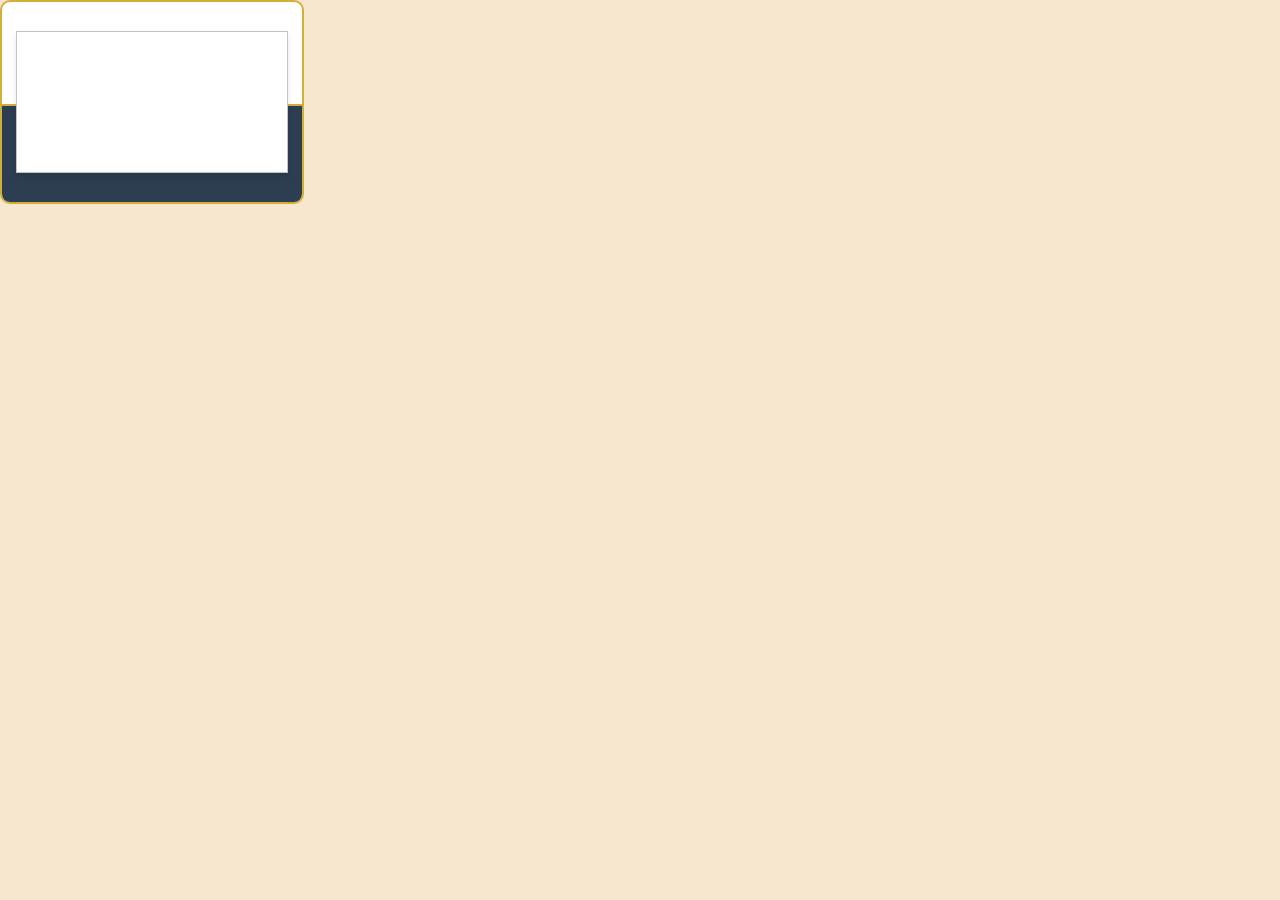
==== docs/index.html @ dd166267 "ajsutes de links de imagenes" ====
<!DOCTYPE html>
<html lang="es">
<head>
    <meta charset="UTF-8">
    <meta name="viewport" content="width=device-width, initial-scale=1.0">
    <title>Invitación de Boda - Kenya & Julio</title>
    <style>
        @import url('https://fonts.googleapis.com/css2?family=Great+Vibes:wght@400;700&family=Italianno:wght@400;700&display=swap');

        body {
            font-family: 'Italianno', cursive;
            color: #D4AF37;
            text-align: center;
            margin: 0;
            padding: 0;
            overflow-x: hidden;
            background-color: #F7E7CE;
        }
        h1, h2 {
            font-family: 'Great Vibes', cursive;
            margin-top: 0;
        }
        h3, p {
            font-size: 2em;
            margin-bottom: 0.5em;
            margin-top: 0.5em;
        }

        #content {
            display: none; /* Ocultamos el contenido principal hasta que la animación termine */
            width: 100%;
            height: 100%;
            text-align: center;
        }
        .envelope {
            width: 300px;
            height: 200px;
            position: absolute;
            background-color: #FFFFFF; /* Blanco */
            border: 2px solid #D4AF37; /* Borde dorado */
            border-radius: 10px;
            overflow: hidden;
        }
        .envelope::before {
            content: '';
            position: absolute;
            top: 0;
            left: 0;
            width: 100%;
            height: 50%;
            background-color: #2C3E50; /* Azul marino */
            transform-origin: bottom;
            transform: rotateX(0deg);
            transition: transform 1s ease-in-out;
            border-bottom: 2px solid #D4AF37; /* Borde dorado */
        }
        .letter {
            width: 90%;
            height: 70%;
            background-color: #FFFFFF; /* Blanco */
            position: absolute;
            top: 50%;
            left: 50%;
            transform: translate(-50%, 100%);
            border: 1px solid #BDC3C7; /* Borde gris paloma */
            box-shadow: 0 4px 6px rgba(0, 0, 0, 0.1);
            transition: transform 1s ease-in-out 1s, opacity 1s ease-in-out 1s;
            opacity: 0;
        }

        .envelope.open .letter {
            transform: translate(-50%, -50%);
            opacity: 1;
        }

        .envelope.open::before {
            transform: rotateX(-180deg);
        }

        .fade-out {
            opacity: 0;
            transition: opacity 1s ease-in-out;
        }

        /* Estilos generales para las secciones */
        .section {
            padding: 60px 20px;
            background-color: rgba(255, 255, 255, 0.8);
            margin: 20px auto;
            border-radius: 10px;
            box-shadow: 0 0 15px rgba(0, 0, 0, 0.2);
            max-width: 800px;
            position: relative;
            z-index: 1;
        }

        .familia-container, .padrinos-container {
            display: flex;
            justify-content: space-around;
            flex-wrap: wrap;
            margin-bottom: 30px;
        }

  

        .familia img, .padrino img {
            width: 100%;
            height: auto;
            border-radius: 10px;
            box-shadow: 0 4px 8px rgba(0, 0, 0, 0.2);
        }

        .padrino-pareja {
            display: flex;
            justify-content: space-around;
            width: 100%;
        }

        @media (max-width: 768px) {
            .familia-container, .padrino-pareja {
                flex-direction: column;
                align-items: center;
            }

            .familia, .padrino {
                width: 80%;
                margin-bottom: 20px;
            }
        }

        .icono-invitacion {
            margin-bottom: 20px;
        }

        .invitacion-icono {
            height: 2em;
        }

        p {
            line-height: 1.5;
            color: #333;
            font-style: italic;
            margin-bottom: 0.5em;
            margin-top: 0.5em;
        }

        @media (max-width: 768px) {
            .invitacion-icono {
                width: 40px;
                height: 40px;
            }
        }
        .lugar {
            margin-bottom: 40px;
            text-align: center;
        }

        .imagen-lugar {
            margin: 20px 0;
            position: relative;
        }

        .iframe-evento {
            position: absolute;
            top: 0;
            left: 0;
            width: 100%;
            height: 100%;
            border: none;
            border-radius: 10px;
            box-shadow: 0 4px 10px rgba(0, 0, 0, 0.2);
        }

        .rsvp-button {
            margin-top: 20px;
            padding: 10px 20px;
            font-size: 1.1em;
            color: white;
            background-color: #D4AF37;
            border: none;
            border-radius: 5px;
            cursor: pointer;
            text-decoration: none;
        }

        .rsvp-button:hover {
            background-color: #997a00;
        }

        .nombres {
            background-image: url('https://www.pngmart.com/files/22/Wedding-PNG-HD-Isolated.png'); /* Reemplaza con la URL de tu imagen */
            background-size: contain;        /* Ajusta el tamaño de la imagen para cubrir el div */
            background-position: center;     /* Centra la imagen en el div */
            background-repeat: no-repeat;    /* Evita que la imagen se repita */
            padding: 9em 2em 6em 2em;             /* Espacio alrededor del contenido para pantallas grandes */
            text-align: center;              /* Centra el texto */
            border-radius: 10px;             /* Añade bordes redondeados */
        }

        @media (max-width: 768px) {
            .nombres {
                padding: 8em 4em;           /* Reduce el padding para pantallas medianas como tabletas */
                background-size: cover;     /* Asegura que la imagen cubra el área visible en tabletas */
            }
        }

        @media (max-width: 480px) {
            .nombres {
                padding: 8em 2em;           /* Reduce aún más el padding para pantallas pequeñas como móviles */
                background-size: cover;     /* Asegura que la imagen cubra el área visible en móviles */
            }
        }


        h1, h2 {
            margin-top: 0;
        }

        h1 {
            font-size: 4em;
        }

        h2 {
            font-size: 3em;
            margin-bottom: 20px;
        }

        .countdown {
            font-size: 2em;
            margin-top: 20px;
            padding: 20px;
            background-color: #2C3E50;
            color: #fff;
            border-radius: 10px;
            display: inline-block;
            font-family: 'Courier New', Courier, monospace;
        }

        .rsvp-button, .form-button {
            margin-top: 40px;
            padding: 15px 30px;
            font-size: 1.2em;
            color: white;
            background-color: #D4AF37;
            border: none;
            border-radius: 5px;
            cursor: pointer;
            text-decoration: none;
            display: inline-block;
        }
        .new-container {
            padding: 20px;
            background-color: #f0f0f0;
            border: 2px solid #D4AF37;
            border-radius: 10px;
            text-align: center;
            max-width: 500px;
            margin: 20px auto;
        }

        .reloj {
            font-size: 2em;
            margin-top: 20px;
            padding: 20px;
            background-color: #2C3E50;
            color: #fff;
            border-radius: 10px;
            display: inline-block;
            font-family: 'Courier New', Courier, monospace;
        }

.countdown {
    font-size: 2.5em; /* Tamaño de fuente grande para el contador */
    font-weight: bold; /* Texto en negrita */
}


        .rsvp-button:hover, .form-button:hover {
            background-color: #997a00;
        }

        form {
            display: flex;
            flex-direction: column;
            align-items: center;
        }

        form input, form select, form textarea {
            margin: 10px 0;
            padding: 10px;
            font-size: 1em;
            width: 80%;
            max-width: 400px;
            border-radius: 5px;
            border: 1px solid #b29500;
        }

        form textarea {
            height: 100px;
        }

        /* Estilos responsivos para pantallas más pequeñas */
        @media (max-width: 768px) {
            h1 {
                font-size: 2em;
            }

            h2 {
                font-size: 1.8em;
            }

            .countdown {
                font-size: 1.5em;
                padding: 15px;
            }

            .section {
                padding: 40px 20px;
            }
        }

        @media (max-width: 480px) {
            h1 {
                font-size: 1.8em;
            }

            h2 {
                font-size: 1.5em;
            }

            .countdown {
                font-size: 1.2em;
                padding: 10px;
            }

            .section {
                padding: 30px 15px;
            }
        }

        /* Fondo animado de hojas de otoño */
        .falling-leaves {
            position: absolute;
            top: 0;
            left: 0;
            width: 100%;
            height: 100%;
            pointer-events: none;
            overflow: hidden;
            z-index: -1;
        }

        .leaf {
            position: absolute;
            width: 30px;
            height: 30px;
            background-image: url('https://www.pngmart.com/files/8/White-Rose-PNG-Free-Image.png'); /* Reemplaza con la imagen de tu hoja */
            background-size: contain;
            background-repeat: no-repeat;
            opacity: 0.8;
            animation: fall linear infinite;
        }

        @keyframes fall {
            to {
                transform: translateY(100vh) rotate(360deg);
                opacity: 0;
            }
        }
        img {
        max-width: 100%;
        height: auto;
        }
        @media screen and (max-width: 768px) {
        body {
            font-size: 14px;
        }

        .container {
            padding: 10px;
        }

        .formulario {
            width: 100%;
            margin: 0;
        }

        img, iframe {
            width: 100%;
        }
        }
        iframe {
        width: 100%;
        max-width: 100%;
        height: 600px; /* Puedes ajustar el tamaño según tu preferencia */
        border: none;
        overflow: hidden; /* Esto debería evitar las barras de scroll */
        }
        @media screen and (max-width: 768px) {
        iframe {
            height: 400px; /* Ajuste para pantallas más pequeñas */
        }
        }

        /* Estilos generales para las secciones */
        .section {
            padding: 60px 20px;
            background-color: rgba(255, 255, 255, 0.8);
            margin: 20px auto;
            border-radius: 10px;
            box-shadow: 0 0 15px rgba(0, 0, 0, 0.2);
            max-width: 800px;
            position: relative;
            z-index: 1;
            border-bottom: 5px solid #D4AF37; /* Línea dorada elegante */
            padding-bottom: 30px; /* Espacio extra al final para el borde */
            position: relative;
        }

        .section::after {
            content: '';
            position: absolute;
            bottom: -20px; /* Espacio debajo de la sección */
            left: 50%;
            transform: translateX(-50%);
            width: 100px; /* Ajusta el ancho del ornamento */
            height: 5px;
            background: url('tu-imagen-ornamento.png') no-repeat center center;
            background-size: contain; /* Asegúrate de que el ornamento se ajuste */
        }

        /* Responsivo para pantallas más pequeñas */
        @media (max-width: 768px) {
            .section {
                padding: 40px 20px;
                border-bottom: 4px solid #D4AF37; /* Reducción del borde para pantallas pequeñas */
            }

            .section::after {
                width: 80px; /* Ajusta el ancho del ornamento para pantallas más pequeñas */
            }
        }

        @media (max-width: 480px) {
            .section {
                padding: 30px 15px;
                border-bottom: 3px solid #D4AF37;
            }

            .section::after {
                width: 60px; /* Ajusta el ornamento para móviles */
            }
        }

/**/
        .wrapper {
        background: url("https://images.unsplash.com/photo-1465146633011-14f8e0781093?ixlib=rb-1.2.1&ixid=eyJhcHBfaWQiOjEyMDd9&auto=format&fit=crop&w=3450&q=80");
        color: #eee;
        width: 100%;
        height: 100vh;
        display: flex;
        justify-content: center;
        align-items: center;
        perspective: 1000px;
        perspective-origin: 50% 50%;
        animation: animation 100s linear infinite;
        }

        @keyframes animation {
        100%{
            background-position:0px -3000px;
        }
        }
        .icono-copa, .icono-anillos{
            position: inherit;
            font-size: 2em;
        }
    </style>
    <link rel="stylesheet" href="https://cdnjs.cloudflare.com/ajax/libs/font-awesome/6.0.0-beta3/css/all.min.css">

</head>

<body>
    <div class="envelope" id="envelope">
        <div class="letter"></div>
    </div class="wrapper">
    <div>
        <div id="content">
            <!-- Sección 1: Presentación -->
            <div class="section">
                <div class="nombres">
                    <h2>Nuestra Boda</h2>
                    <h1>Kenya & Julio</h1>
                </div>
                <div class="new-container">
                    <h1>Tes esperamos el 26 de Octubre Faltan:</h1>
                    <div class="countdown" id="countdown">
                        <!-- Aquí aparecerá el conteo regresivo -->
                    </div>
                    <h3>La boda inicia a las 17:00h</h3>
                </div>
                
            </div>

            <!-- Sección 2: Nuestras Familias -->
            <!-- Sección 2: Nuestras Familias -->
            <div class="section">
                <h2>Nuestros Padres</h2>
                
                <!-- Contenedor para las familias -->
                <div class="familia-container">
                    <!-- Familia Orrala Moreira -->
                    <div class="familia new-container">
                        <p>Cesar Orrala Moreno</p>
                        <h3>&</h3>
                        <p>Luz Moreira Dominguez</p>
                    </div>

                    <!-- Familia Mejillón González -->
                    <div class="familia new-container">
                        <p>Jose Mejillon Balon</p>
                        <h3>&</h3>
                        <p>Marianita Gonzalez Lucas</p>
                    </div>
                </div>

                <h2>Padrinos</h2>
                
                <!-- Contenedor para los padrinos -->
                <div class="padrinos-container">
                    <!-- Padrinos del Novio -->
                    <div class="padrino-pareja">
                        <div class="padrino new-container">
                            <h3>Padrinos del Novio</h3>
                            <p>Martin Moreira</p>
                            <h3>&</h3>
                            <p>Nuri Quimi</p>
                        </div>

                    </div>

                    <!-- Padrinos de la Novia -->
                    <div class="padrino-pareja">
                        <div class="padrino new-container">
                            <h3>Padrinos de la Novia</h3>
                            <p>Jhonny Mejillon Balon</p>
                            <h3>&</h3>
                            <p>Pamela Suarez Gonzalez</p>
                        </div>
                    </div>
                </div>
                <i class="fas fa-glass-cheers icono-copa"></i> <!-- Ícono de copa -->
            </div>


            <!-- Sección 3: Frase de Invitación -->
            <div class="section">
                <h2>Estas Invitado 😊</h2>
                
                <!-- Frase formal de invitación -->
                <p>Nos complace profundamente invitarte a compartir con nosotros un día lleno de amor y alegría, 
                donde celebraremos el comienzo de nuestra vida juntos. Nos encantaría contar con tu presencia en este momento tan especial, 
                donde uniremos nuestras vidas en matrimonio rodeados de familiares y amigos cercanos.</p>

                <div class="icono-invitacion">
                    <img src="https://www.pngmart.com/files/22/Wedding-PNG-Isolated-HD-Pictures.png" alt="Icono de Invitación" class="invitacion-icono">
                </div>
            </div>

            <!-- Sección 4: Lugar y Ubicación -->
            <div class="section">
                <h2>Lugar y Ubicación</h2>

                <!-- Sección de la Misa -->
                <div class="lugar">
                    <h3>Ceremonia Religiosa</h3>
                    <div class="imagen-lugar">
                        <img src="https://github.com/JuliOrr22/Invitacion_Boda/blob/master/docs/imagen/iglesia.png" alt="Iglesia San Jose de Salinas" class="imagen-evento">
                    </div>
                    <p>La ceremonia religiosa será en un hermoso templo que nos brinda la oportunidad de compartir un momento espiritual y sagrado con nuestros seres queridos.</p>
                    <a class="rsvp-button" href="https://maps.app.goo.gl/duCCUCZ2o1SeAtfk9" target="_blank">Ver Iglesia en Google Maps</a>
                </div>

                <!-- Sección de la Recepción -->
                <div class="lugar">
                    <h3>Recepción</h3>
                    <div class="imagen-lugar">
                    <img src="https://github.com/JuliOrr22/Invitacion_Boda/blob/master/docs/imagen/recepcion.png" alt="Hotel Riviera del Mar">
                    </div>
                    <p>La recepción se llevará a cabo en un lugar encantador donde celebraremos nuestra unión con una gran fiesta, rodeados de amigos y familiares.</p>
                    <a class="rsvp-button" href="https://maps.app.goo.gl/28DWB6iQx943VYFM9" target="_blank">Ver Recepción en Google Maps</a>
                </div>
                <i class="fas fa-ring icono-anillos"></i> <!-- Ícono de anillos -->
            </div>


            <!-- Sección 5: Recomendación de Adultos -->
            <div class="section">
                <h2>Nos encantaría contar con tu presencia</h2>
                <p>Este es un día muy especial para nosotros y nos gustaría compartirlo contigo. Por favor, confirma tu asistencia para saber si contamos contigo en esta ocasión tan significativa.</p>
                <p>Esperamos que puedas acompañarnos y disfrutar de este momento tan importante.</p>
                <p>Tu presencia es muy valiosa para nosotros y queremos hacer de este día algo inolvidable junto a nuestros seres queridos.</p>
            </div>

            <!-- Sección 6: Confirmar Asistencia -->
            <div class="section">
                <h2>Confirmar Asistencia</h2>
                <iframe src="https://docs.google.com/forms/d/e/1FAIpQLSe3xGUKuBKUFjugSG4Ua--zAMiW3K75Lu8ObKqdWrO9ous9gg/viewform?embedded=true" width="640" height="1347" frameborder="0" marginheight="0" marginwidth="0">Cargando…</iframe>
            </div>
        </div>
    </div>
    <!-- Música de fondo -->
    <audio autoplay loop>
         <source src="file:///C:/Users/Juegos/Desktop/Invitacion_Boda/imagen/musicaFondo.mp3" type="audio/mpeg">
        Tu navegador no soporta la etiqueta de audio.
    </audio>

    <script>
         // Esperar a que la página cargue completamente
         window.onload = function() {
            // Añadir la clase 'open' a la carta para iniciar la animación
            document.getElementById('envelope').classList.add('open');

            // Esperar a que la animación termine (2 segundos) y luego desvanecer la carta
            setTimeout(function() {
                document.getElementById('envelope').classList.add('fade-out');

                // Después de que la carta se desvanezca, eliminarla y mostrar el contenido principal
                setTimeout(function() {
                    document.getElementById('envelope').remove();
                    document.getElementById('content').style.display = 'block';
                }, 1000); // Espera 1 segundo para que la carta desaparezca completamente
            }, 2000); // Espera 2 segundos para que la animación de apertura termine
        };
        // Fecha de la boda
        var weddingDate = new Date("Oct 26, 2024 17:00:00").getTime();

        // Actualizar el conteo regresivo cada segundo
        var countdownFunction = setInterval(function() {
            var now = new Date().getTime(); // Obtener la hora actual
            var distance = weddingDate - now; // Calcular la diferencia entre la fecha de la boda y la hora actual

            // Cálculos de tiempo para días, horas, minutos y segundos
            var days = Math.floor(distance / (1000 * 60 * 60 * 24));
            var hours = Math.floor((distance % (1000 * 60 * 60 * 24)) / (1000 * 60 * 60));
            var minutes = Math.floor((distance % (1000 * 60 * 60)) / (1000 * 60));
            var seconds = Math.floor((distance % (1000 * 60)) / 1000);

            // Mostrar el resultado en el elemento con id="countdown"
            document.getElementById("countdown").innerHTML = days + "d " + hours + "h " +
            minutes + "m " + seconds + "s ";

            // Si la cuenta regresiva termina, mostrar un mensaje
            if (distance < 0) {
                clearInterval(countdownFunction);
                document.getElementById("countdown").innerHTML = "¡Es el día de la boda!";
            }
        }, 1000);

        // Crear hojas de otoño animadas
        function createLeaf() {
            const leaf = document.createElement('div'); // Crear un nuevo elemento div para la hoja
            leaf.classList.add('leaf'); // Añadir la clase 'leaf' al div
            document.querySelector('.falling-leaves').appendChild(leaf); // Añadir la hoja al contenedor de hojas

            // Establecer la posición inicial de la hoja de manera aleatoria a lo largo del ancho de la ventana
            leaf.style.left = Math.random() * 100 + 'vw';
            leaf.style.animationDuration = Math.random() * 5 + 10 + 's'; // Duración de la animación de caída
            leaf.style.animationDelay = Math.random() * 5 + 's'; // Retraso antes de que la hoja comience a caer

            // Remover la hoja después de que termina la animación
            setTimeout(() => {
                leaf.remove();
            }, 15000); // 15 segundos es el máximo tiempo que puede durar la animación
        }

        // Generar hojas de manera continua
        setInterval(createLeaf, 500); // Crear una nueva hoja cada medio segundo
        function mostrarInvitados() {
        // Obtener el valor seleccionado en el dropdown
        var numInvitados = document.getElementById("num-invitados").value;
        
        // Ocultar todos los campos de los invitados
        for (var i = 1; i <= 4; i++) {
            document.getElementById("invitado-" + i).style.display = "none";
        }
        
        // Mostrar solo los campos necesarios según el número de invitados
        for (var i = 1; i <= numInvitados; i++) {
            document.getElementById("invitado-" + i).style.display = "block";
        }
    }
    </script>

</body>
</html>
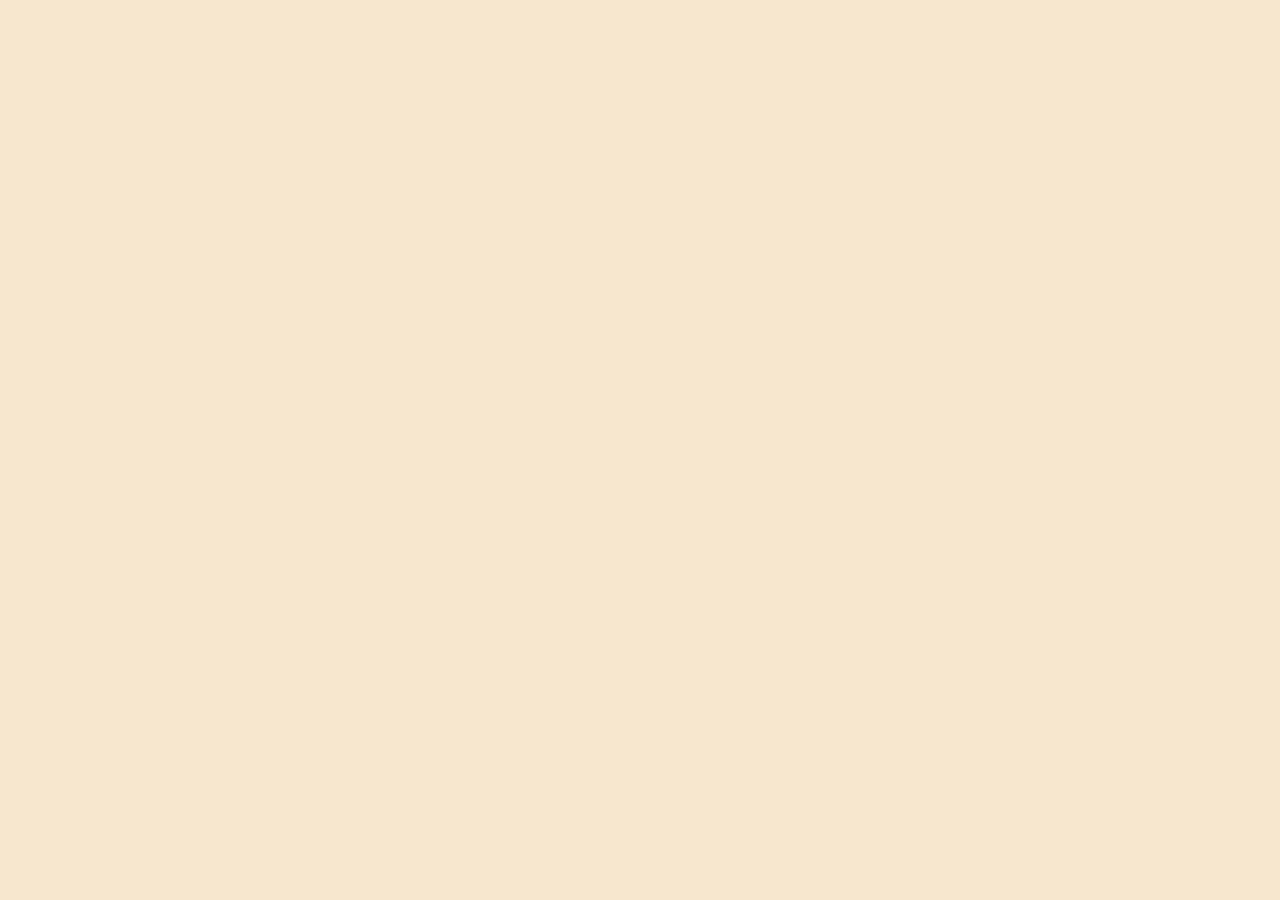
==== commit 6b4d08f2: "ajsutes de logo de carga eliminado" ====
--- a/docs/index.html
+++ b/docs/index.html
@@ -32,50 +32,8 @@
             height: 100%;
             text-align: center;
         }
-        .envelope {
-            width: 300px;
-            height: 200px;
-            position: absolute;
-            background-color: #FFFFFF; /* Blanco */
-            border: 2px solid #D4AF37; /* Borde dorado */
-            border-radius: 10px;
-            overflow: hidden;
-        }
-        .envelope::before {
-            content: '';
-            position: absolute;
-            top: 0;
-            left: 0;
-            width: 100%;
-            height: 50%;
-            background-color: #2C3E50; /* Azul marino */
-            transform-origin: bottom;
-            transform: rotateX(0deg);
-            transition: transform 1s ease-in-out;
-            border-bottom: 2px solid #D4AF37; /* Borde dorado */
-        }
-        .letter {
-            width: 90%;
-            height: 70%;
-            background-color: #FFFFFF; /* Blanco */
-            position: absolute;
-            top: 50%;
-            left: 50%;
-            transform: translate(-50%, 100%);
-            border: 1px solid #BDC3C7; /* Borde gris paloma */
-            box-shadow: 0 4px 6px rgba(0, 0, 0, 0.1);
-            transition: transform 1s ease-in-out 1s, opacity 1s ease-in-out 1s;
-            opacity: 0;
-        }
-
-        .envelope.open .letter {
-            transform: translate(-50%, -50%);
-            opacity: 1;
-        }
-
-        .envelope.open::before {
-            transform: rotateX(-180deg);
-        }
+       
+    
 
         .fade-out {
             opacity: 0;
@@ -481,9 +439,6 @@
 </head>
 
 <body>
-    <div class="envelope" id="envelope">
-        <div class="letter"></div>
-    </div class="wrapper">
     <div>
         <div id="content">
             <!-- Sección 1: Presentación -->
@@ -616,22 +571,7 @@
     </audio>
 
     <script>
-         // Esperar a que la página cargue completamente
-         window.onload = function() {
-            // Añadir la clase 'open' a la carta para iniciar la animación
-            document.getElementById('envelope').classList.add('open');
-
-            // Esperar a que la animación termine (2 segundos) y luego desvanecer la carta
-            setTimeout(function() {
-                document.getElementById('envelope').classList.add('fade-out');
-
-                // Después de que la carta se desvanezca, eliminarla y mostrar el contenido principal
-                setTimeout(function() {
-                    document.getElementById('envelope').remove();
-                    document.getElementById('content').style.display = 'block';
-                }, 1000); // Espera 1 segundo para que la carta desaparezca completamente
-            }, 2000); // Espera 2 segundos para que la animación de apertura termine
-        };
+
         // Fecha de la boda
         var weddingDate = new Date("Oct 26, 2024 17:00:00").getTime();
 
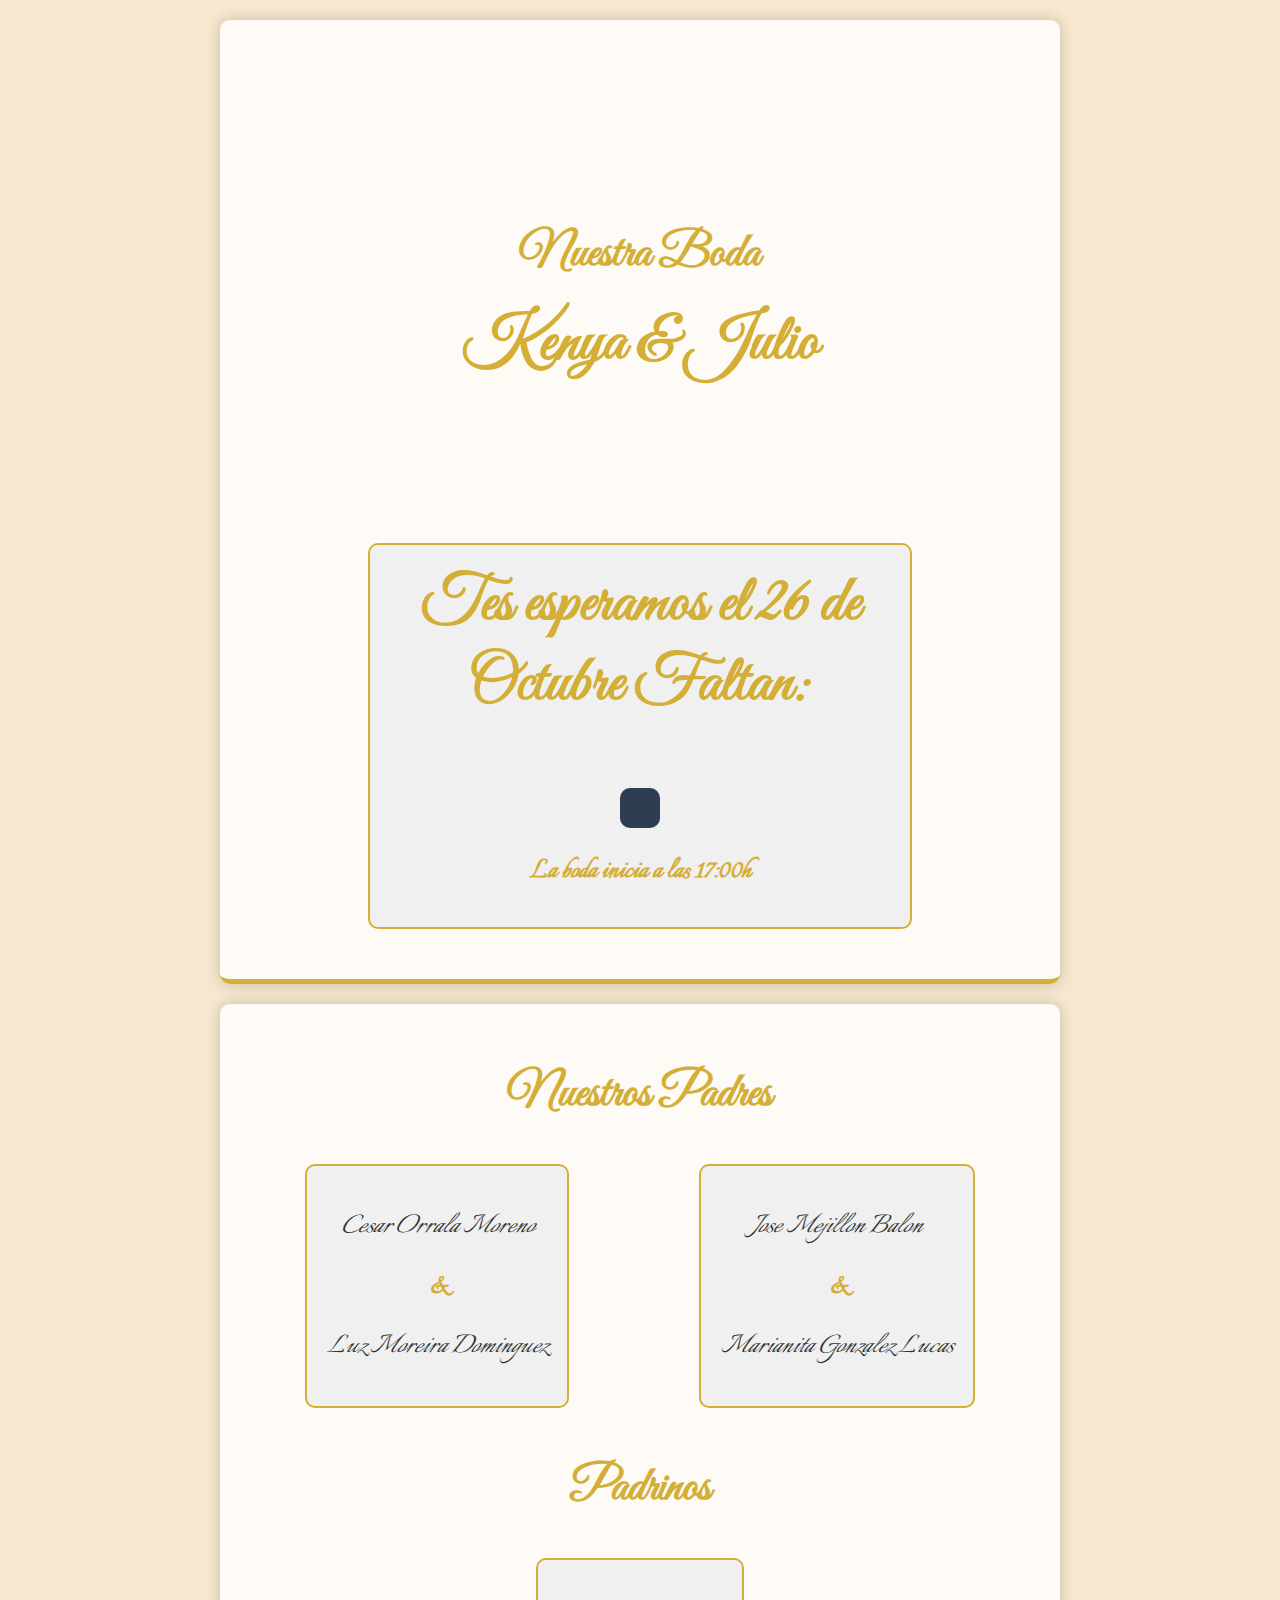
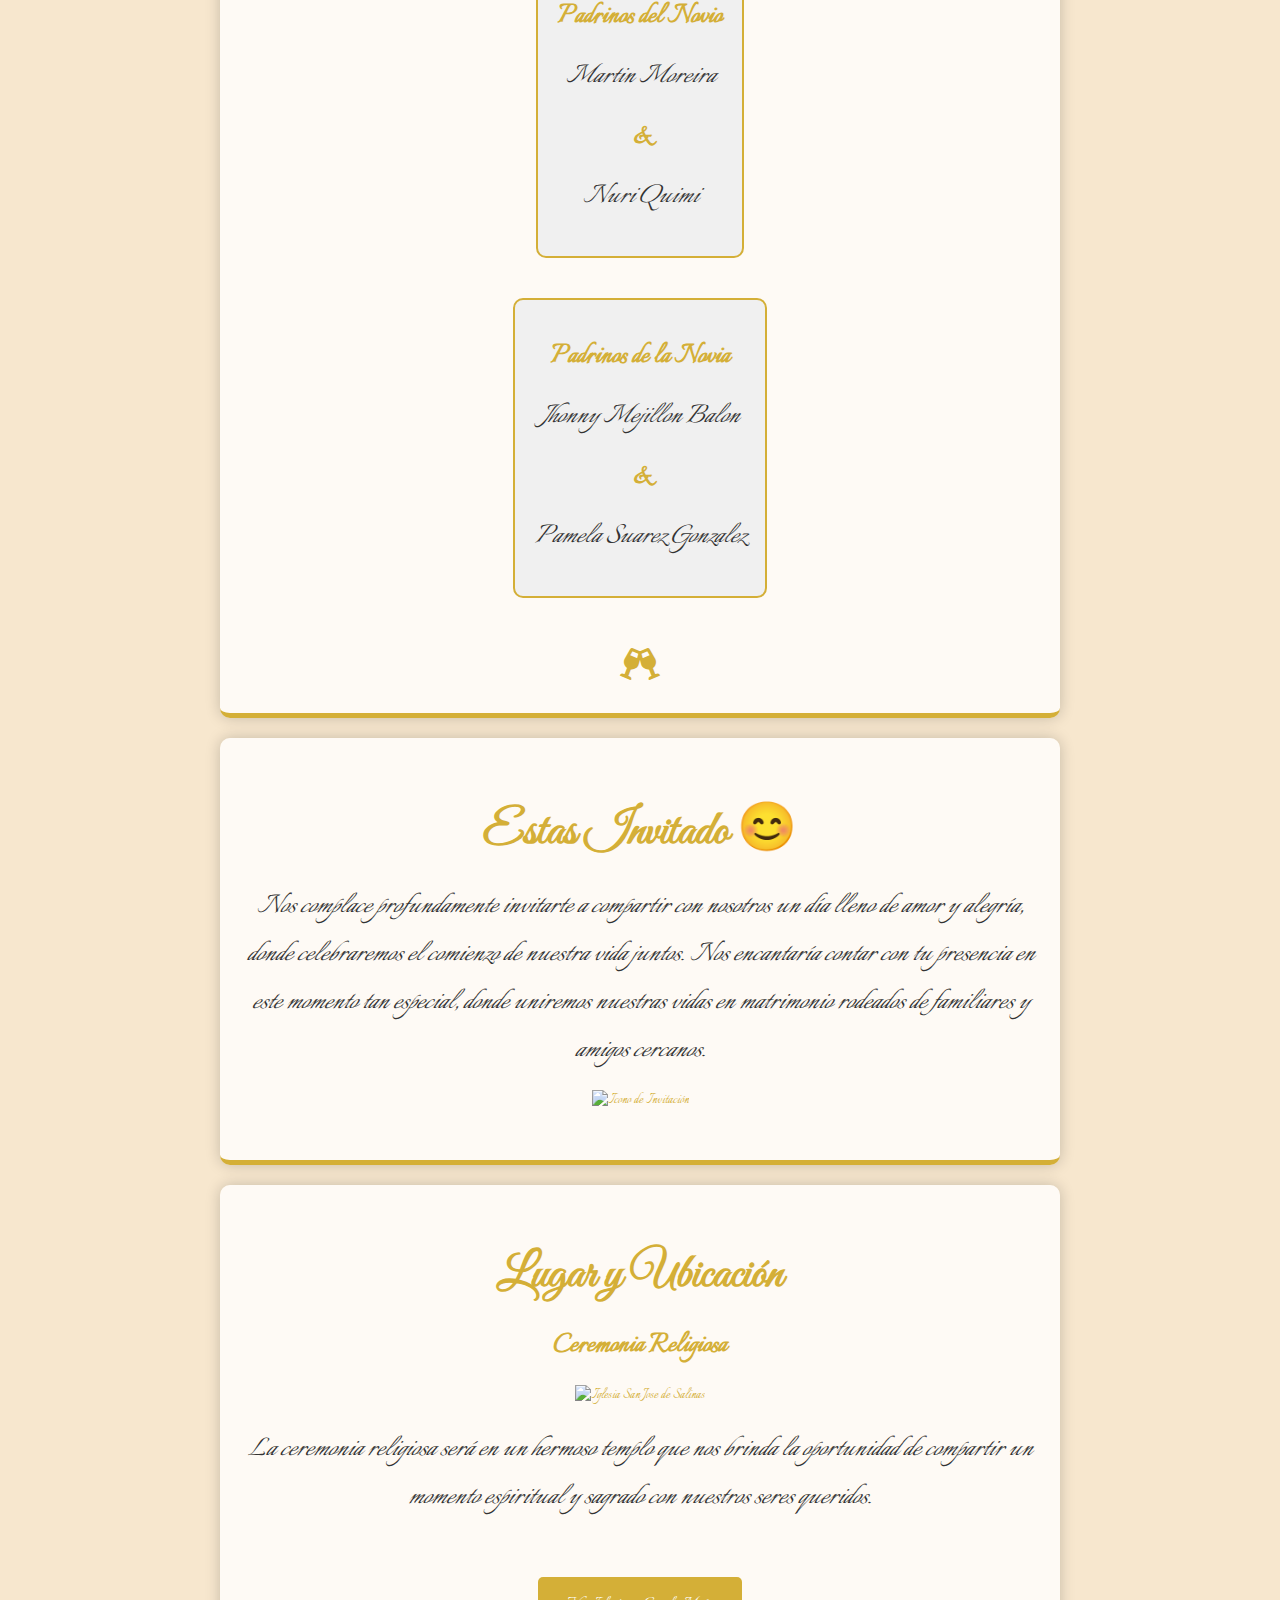
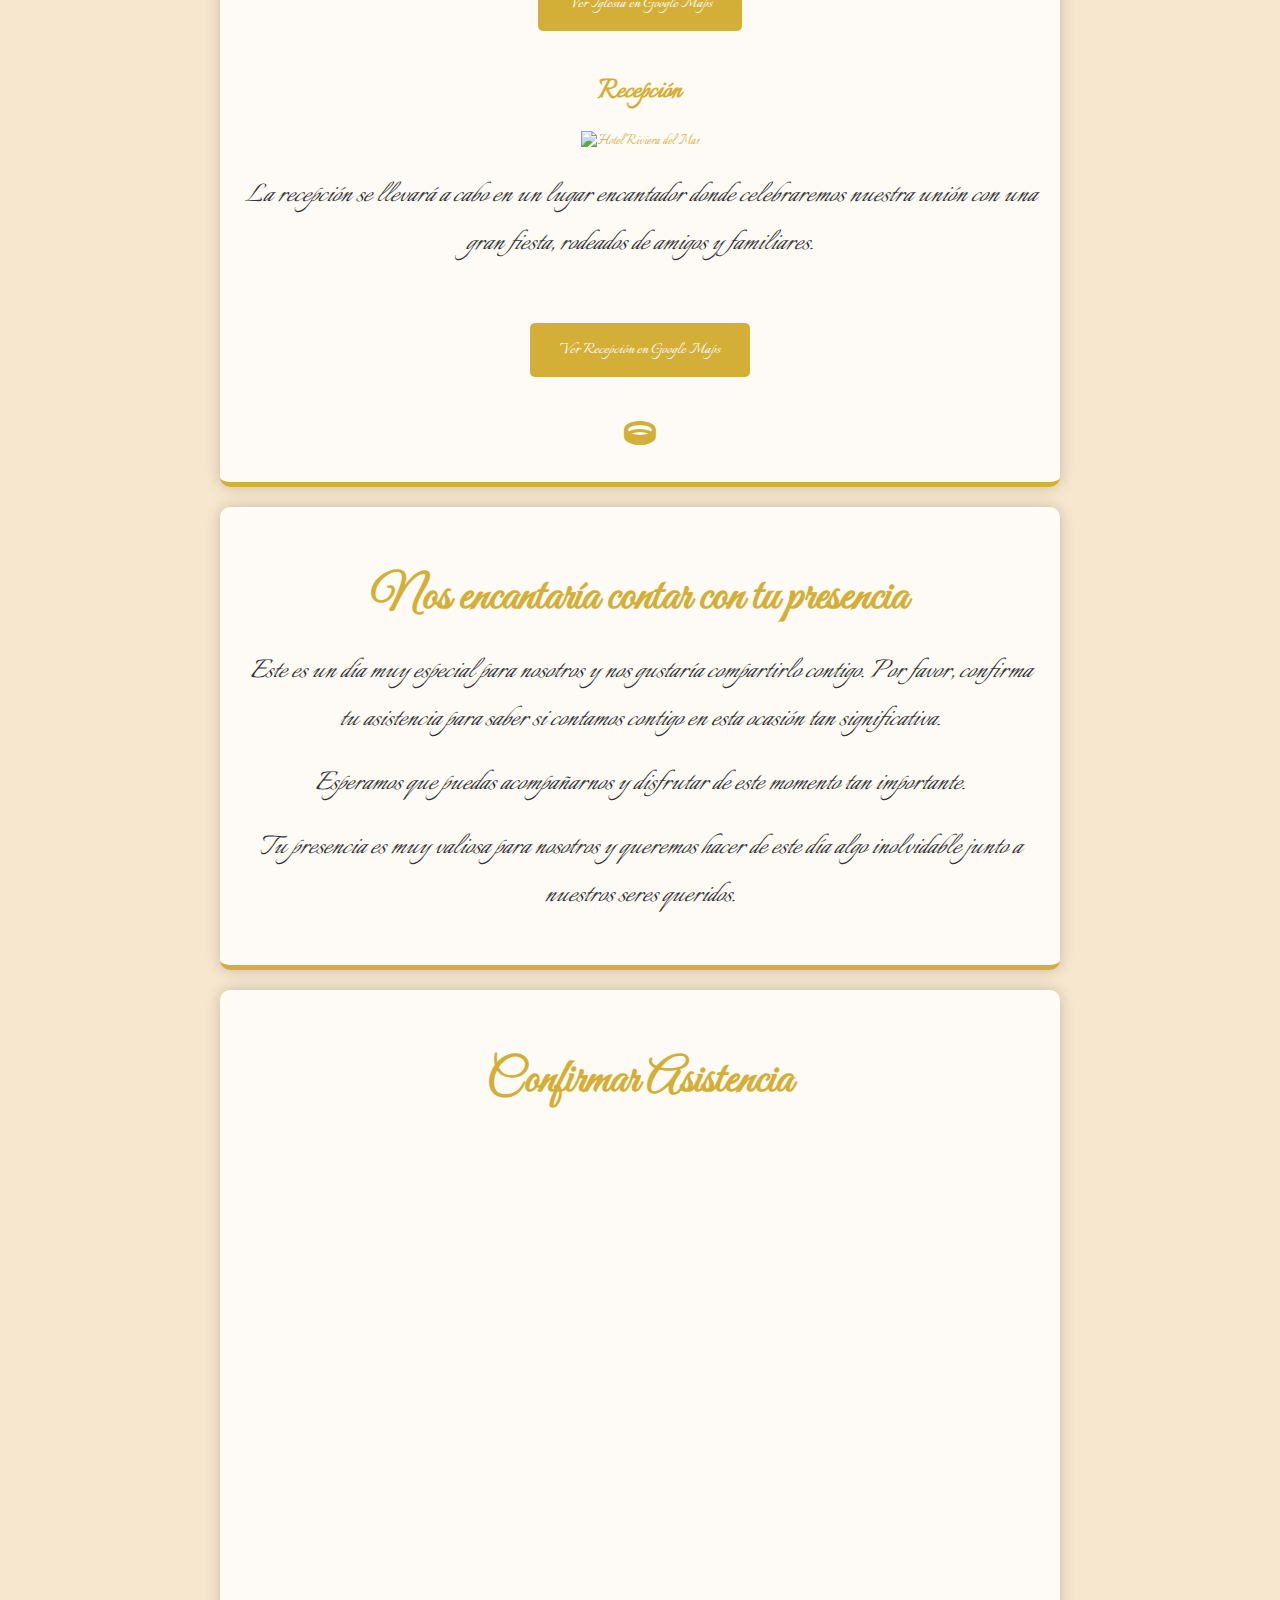
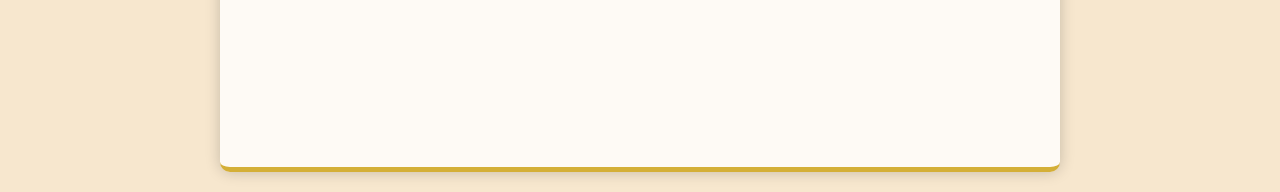
==== commit c3eaefab: "ajsutes de logo de carga eliminado" ====
--- a/docs/index.html
+++ b/docs/index.html
@@ -27,7 +27,6 @@
         }
 
         #content {
-            display: none; /* Ocultamos el contenido principal hasta que la animación termine */
             width: 100%;
             height: 100%;
             text-align: center;
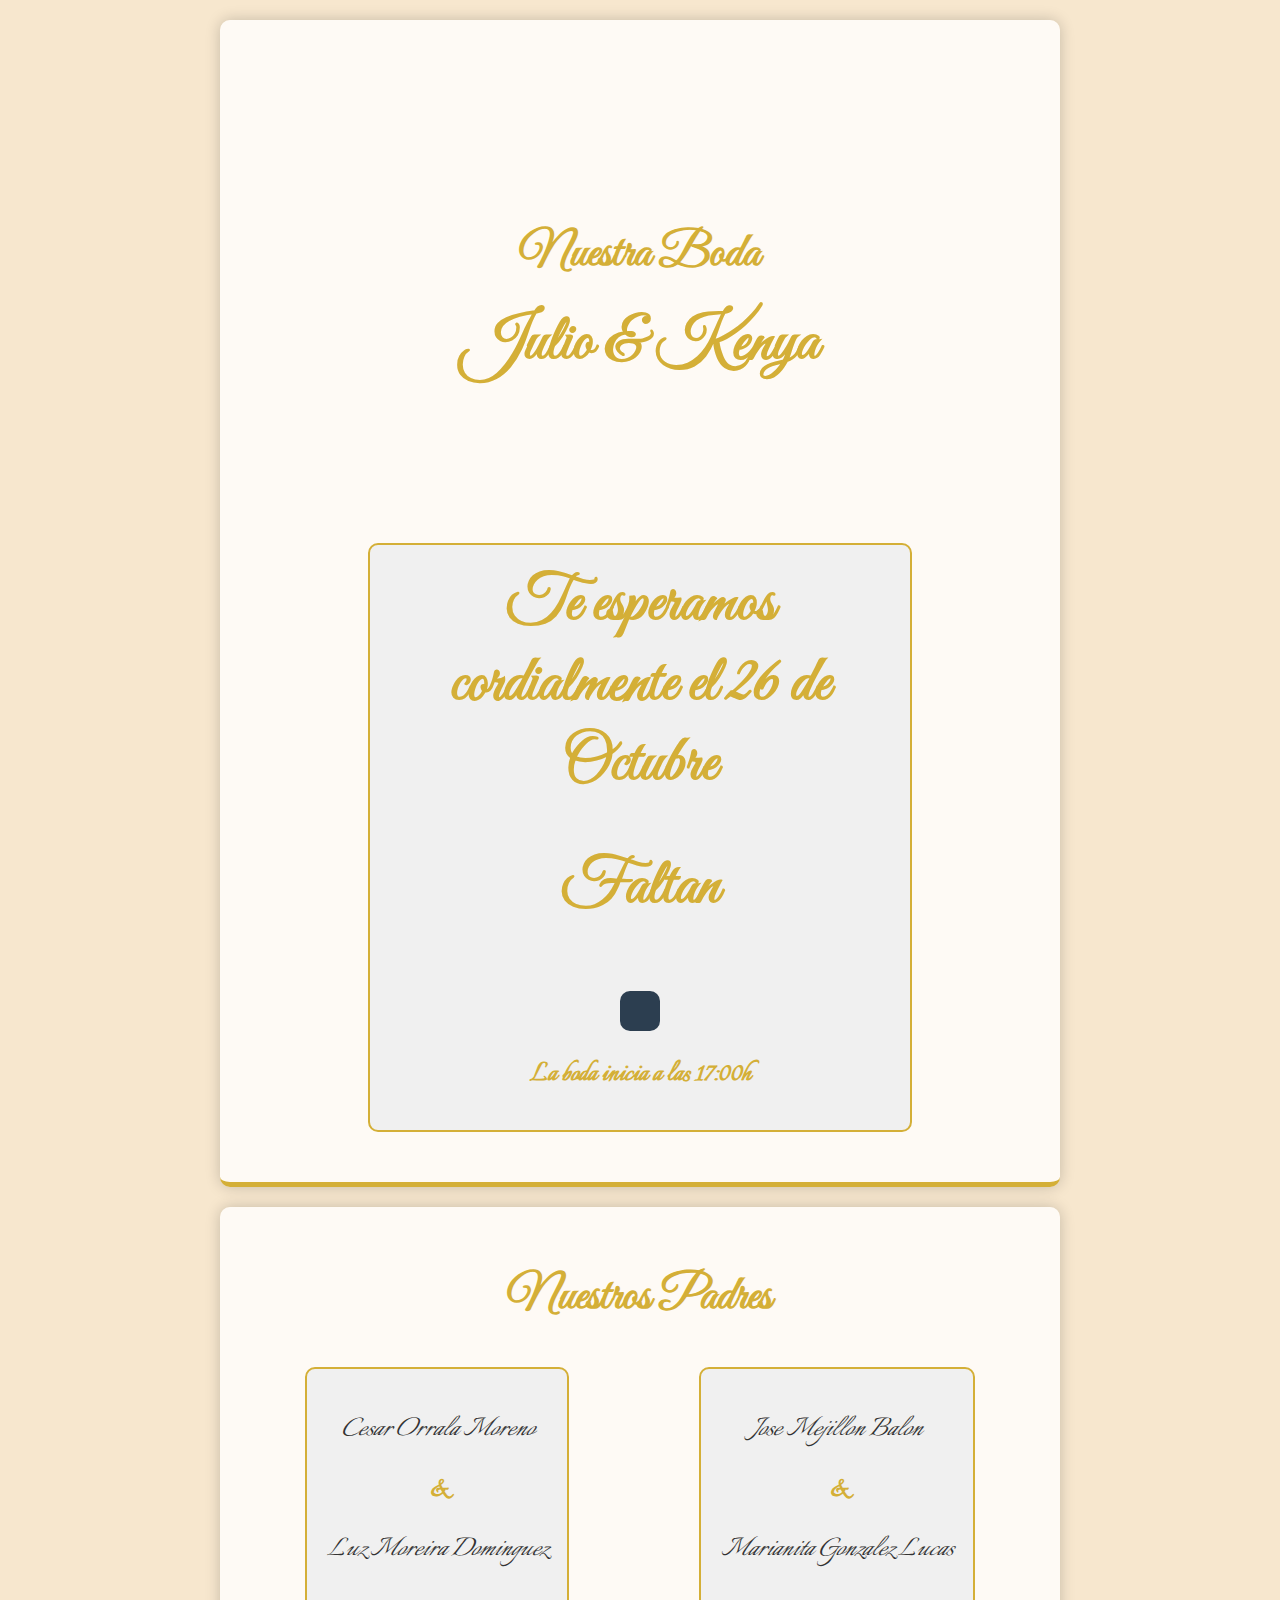
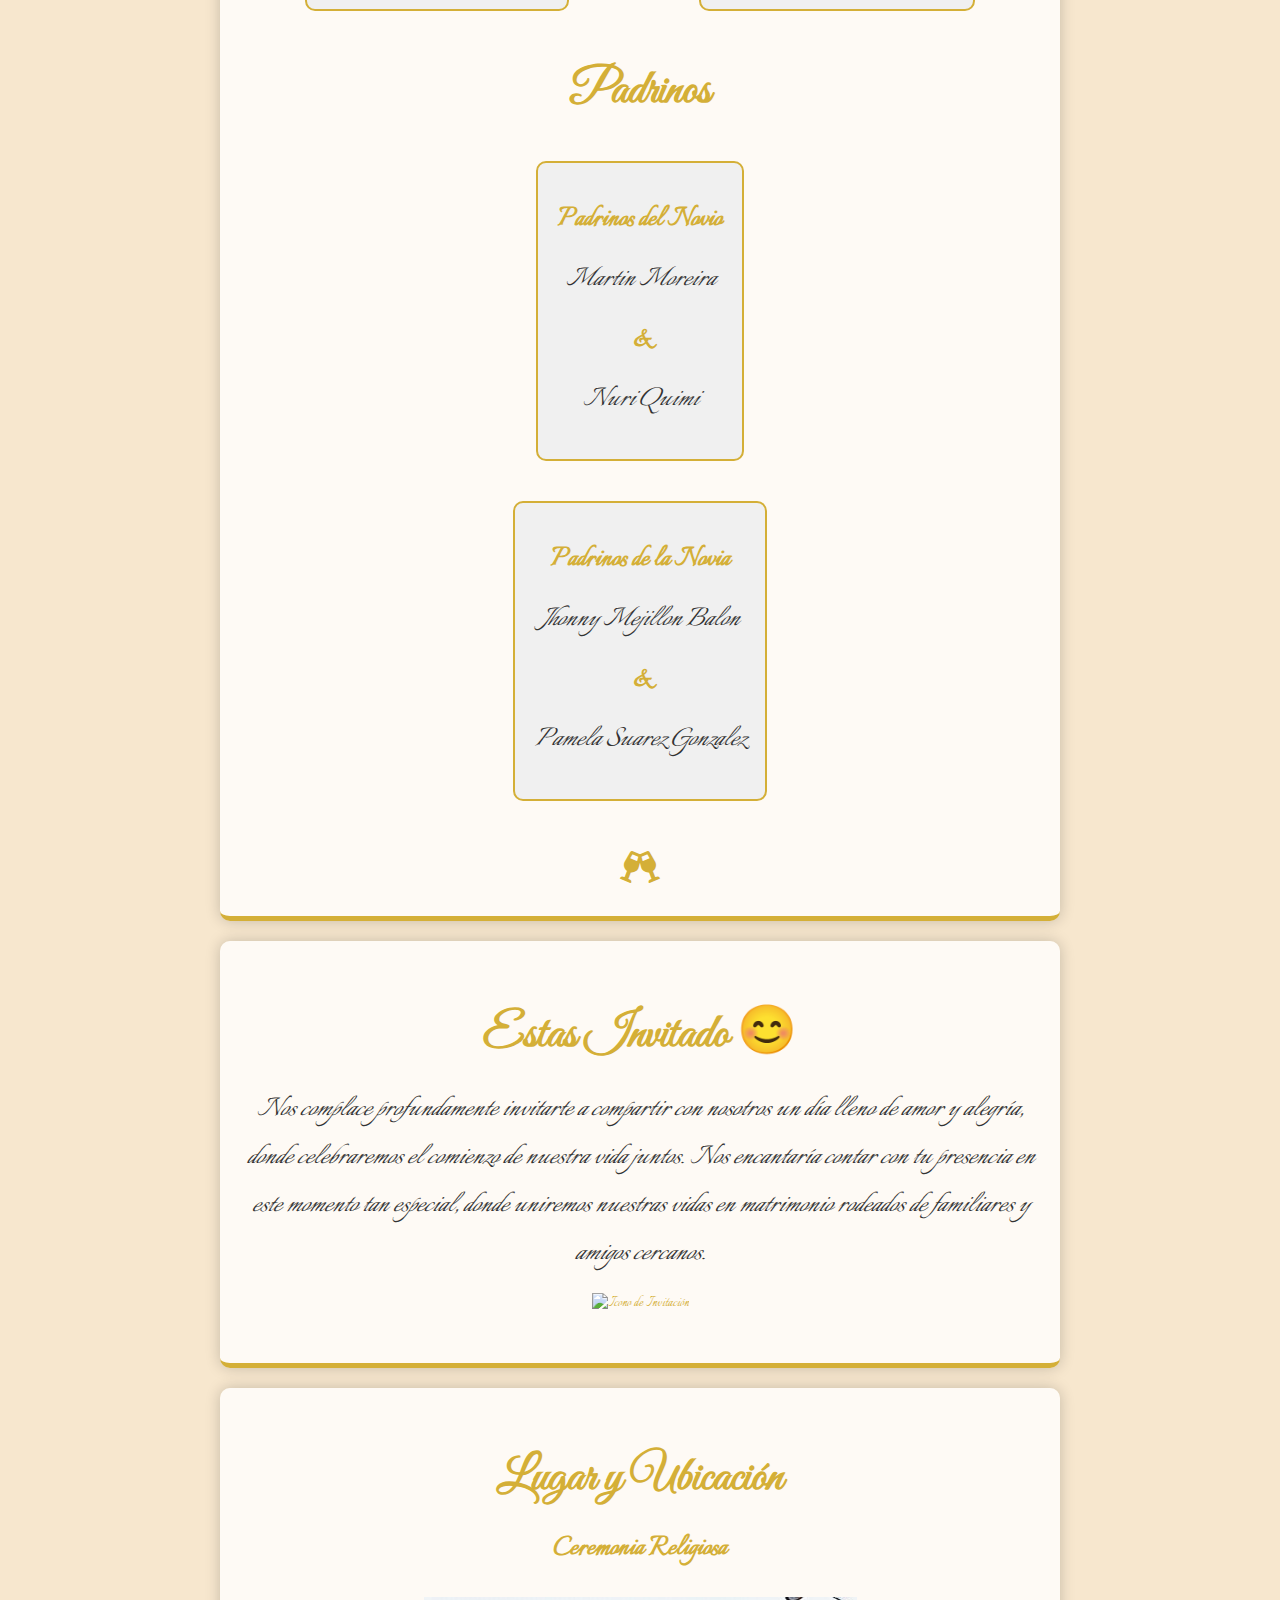
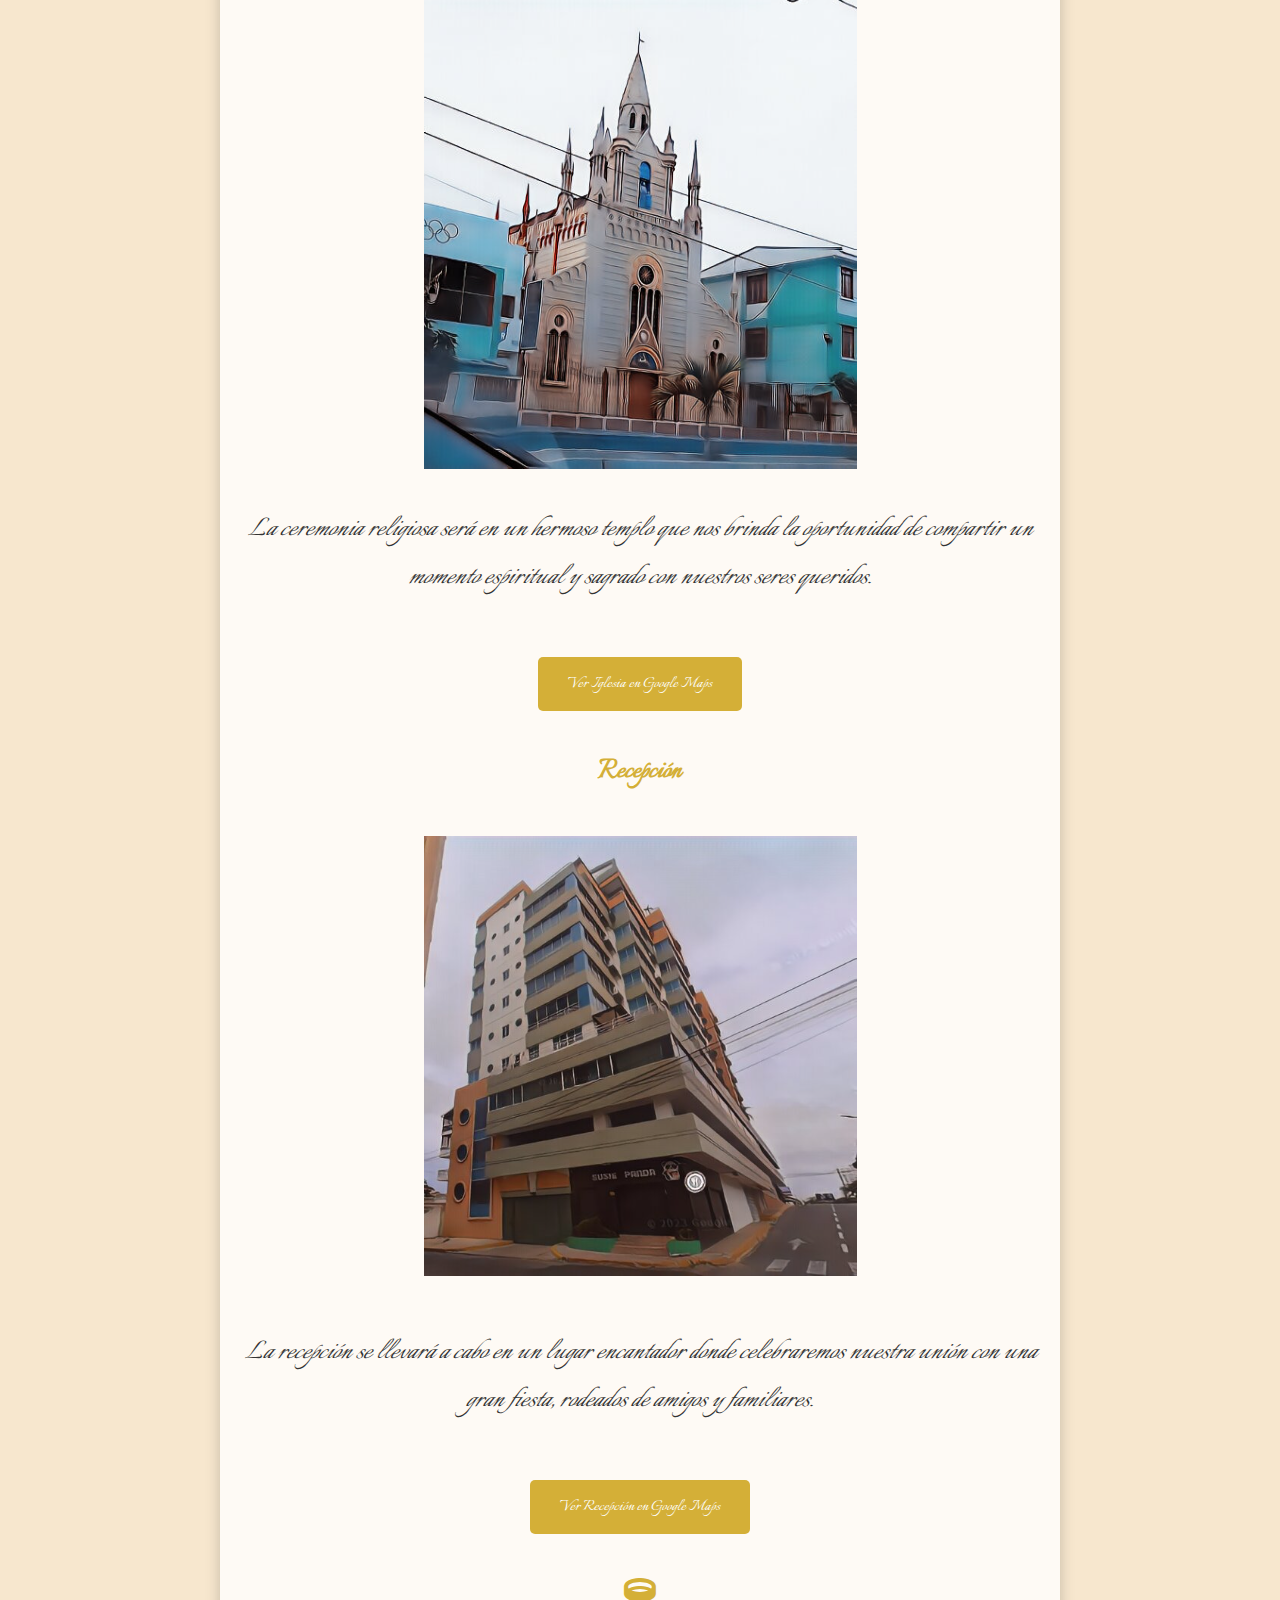
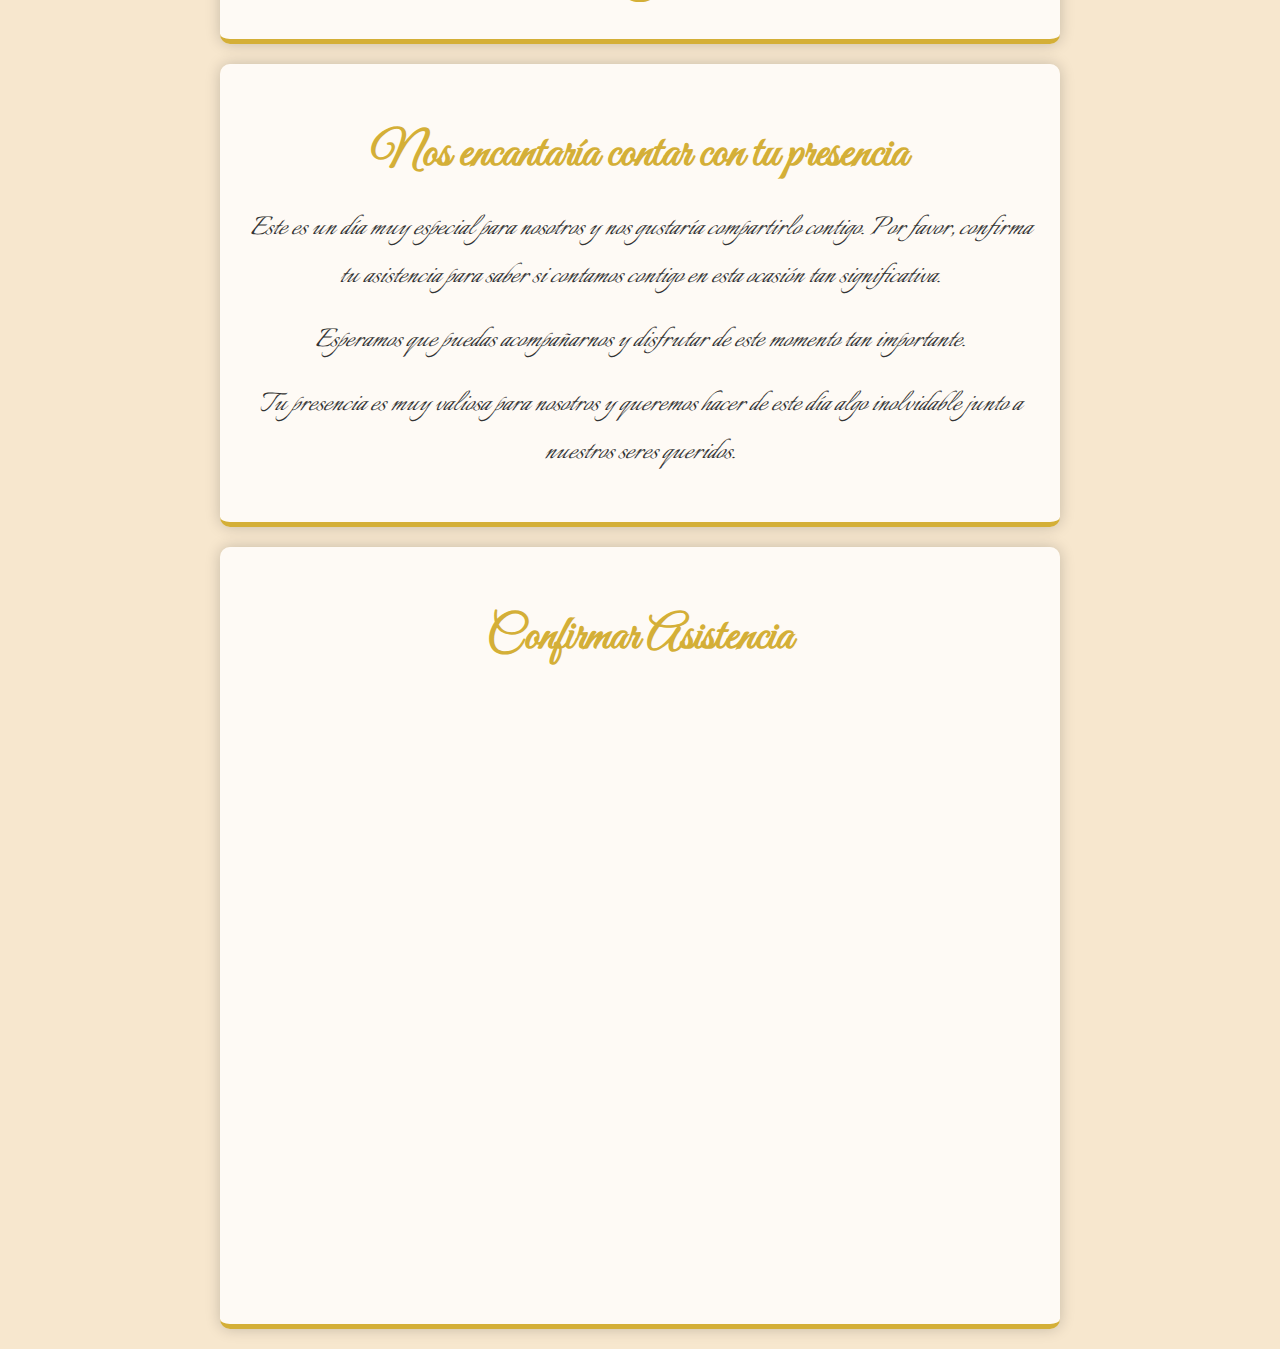
==== commit 20a10219: "Imagenes Añadidas" ====
--- a/docs/index.html
+++ b/docs/index.html
@@ -444,10 +444,11 @@
             <div class="section">
                 <div class="nombres">
                     <h2>Nuestra Boda</h2>
-                    <h1>Kenya & Julio</h1>
+                    <h1>Julio & Kenya</h1>
                 </div>
                 <div class="new-container">
-                    <h1>Tes esperamos el 26 de Octubre Faltan:</h1>
+                    <h1>Te esperamos cordialmente el 26 de Octubre</h1>
+                    <h1>Faltan</h1>
                     <div class="countdown" id="countdown">
                         <!-- Aquí aparecerá el conteo regresivo -->
                     </div>
@@ -455,8 +456,6 @@
                 </div>
                 
             </div>
-
-            <!-- Sección 2: Nuestras Familias -->
             <!-- Sección 2: Nuestras Familias -->
             <div class="section">
                 <h2>Nuestros Padres</h2>
@@ -529,7 +528,7 @@
                 <div class="lugar">
                     <h3>Ceremonia Religiosa</h3>
                     <div class="imagen-lugar">
-                        <img src="https://github.com/JuliOrr22/Invitacion_Boda/blob/master/docs/imagen/iglesia.png" alt="Iglesia San Jose de Salinas" class="imagen-evento">
+                        <img src="img/iglesia.png" alt="Iglesia San Jose de Salinas" class="imagen-evento">
                     </div>
                     <p>La ceremonia religiosa será en un hermoso templo que nos brinda la oportunidad de compartir un momento espiritual y sagrado con nuestros seres queridos.</p>
                     <a class="rsvp-button" href="https://maps.app.goo.gl/duCCUCZ2o1SeAtfk9" target="_blank">Ver Iglesia en Google Maps</a>
@@ -539,7 +538,7 @@
                 <div class="lugar">
                     <h3>Recepción</h3>
                     <div class="imagen-lugar">
-                    <img src="https://github.com/JuliOrr22/Invitacion_Boda/blob/master/docs/imagen/recepcion.png" alt="Hotel Riviera del Mar">
+                    <img src="img/recepcion.png" alt="Hotel Riviera del Mar">
                     </div>
                     <p>La recepción se llevará a cabo en un lugar encantador donde celebraremos nuestra unión con una gran fiesta, rodeados de amigos y familiares.</p>
                     <a class="rsvp-button" href="https://maps.app.goo.gl/28DWB6iQx943VYFM9" target="_blank">Ver Recepción en Google Maps</a>
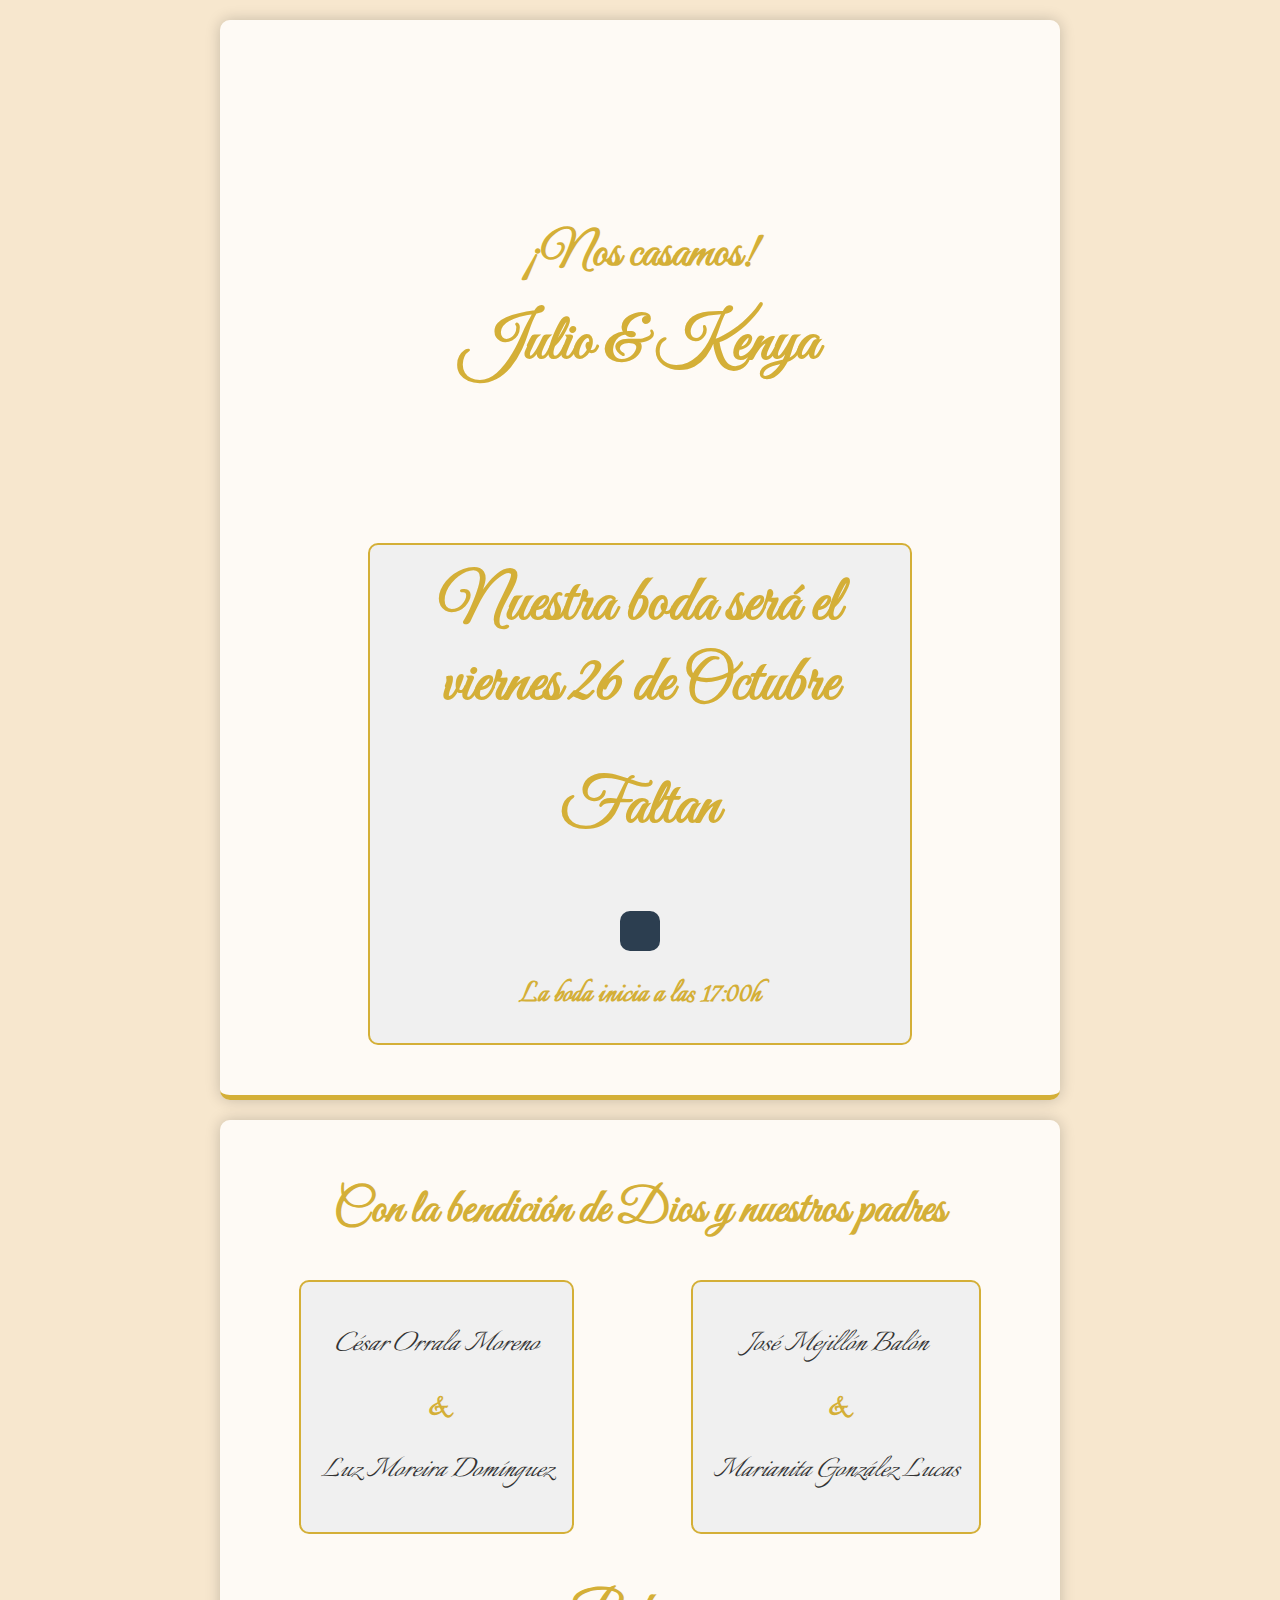
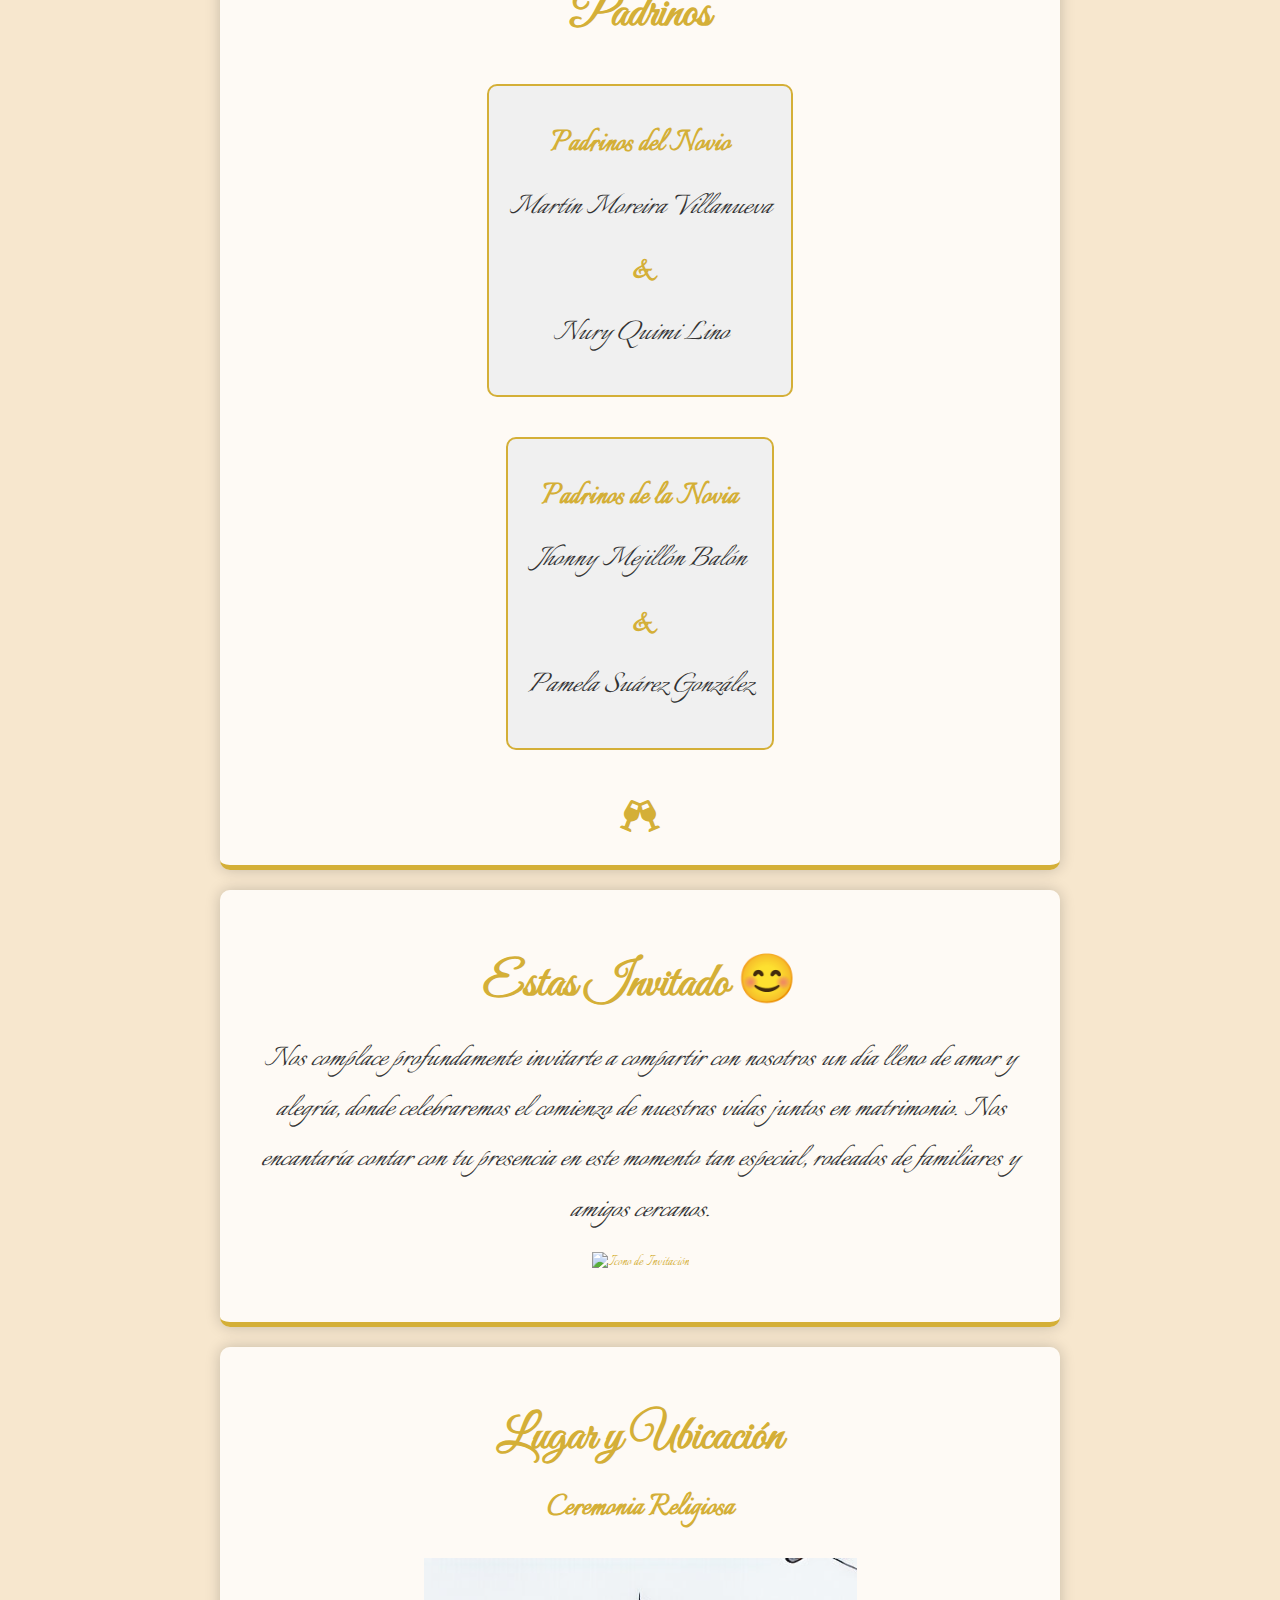
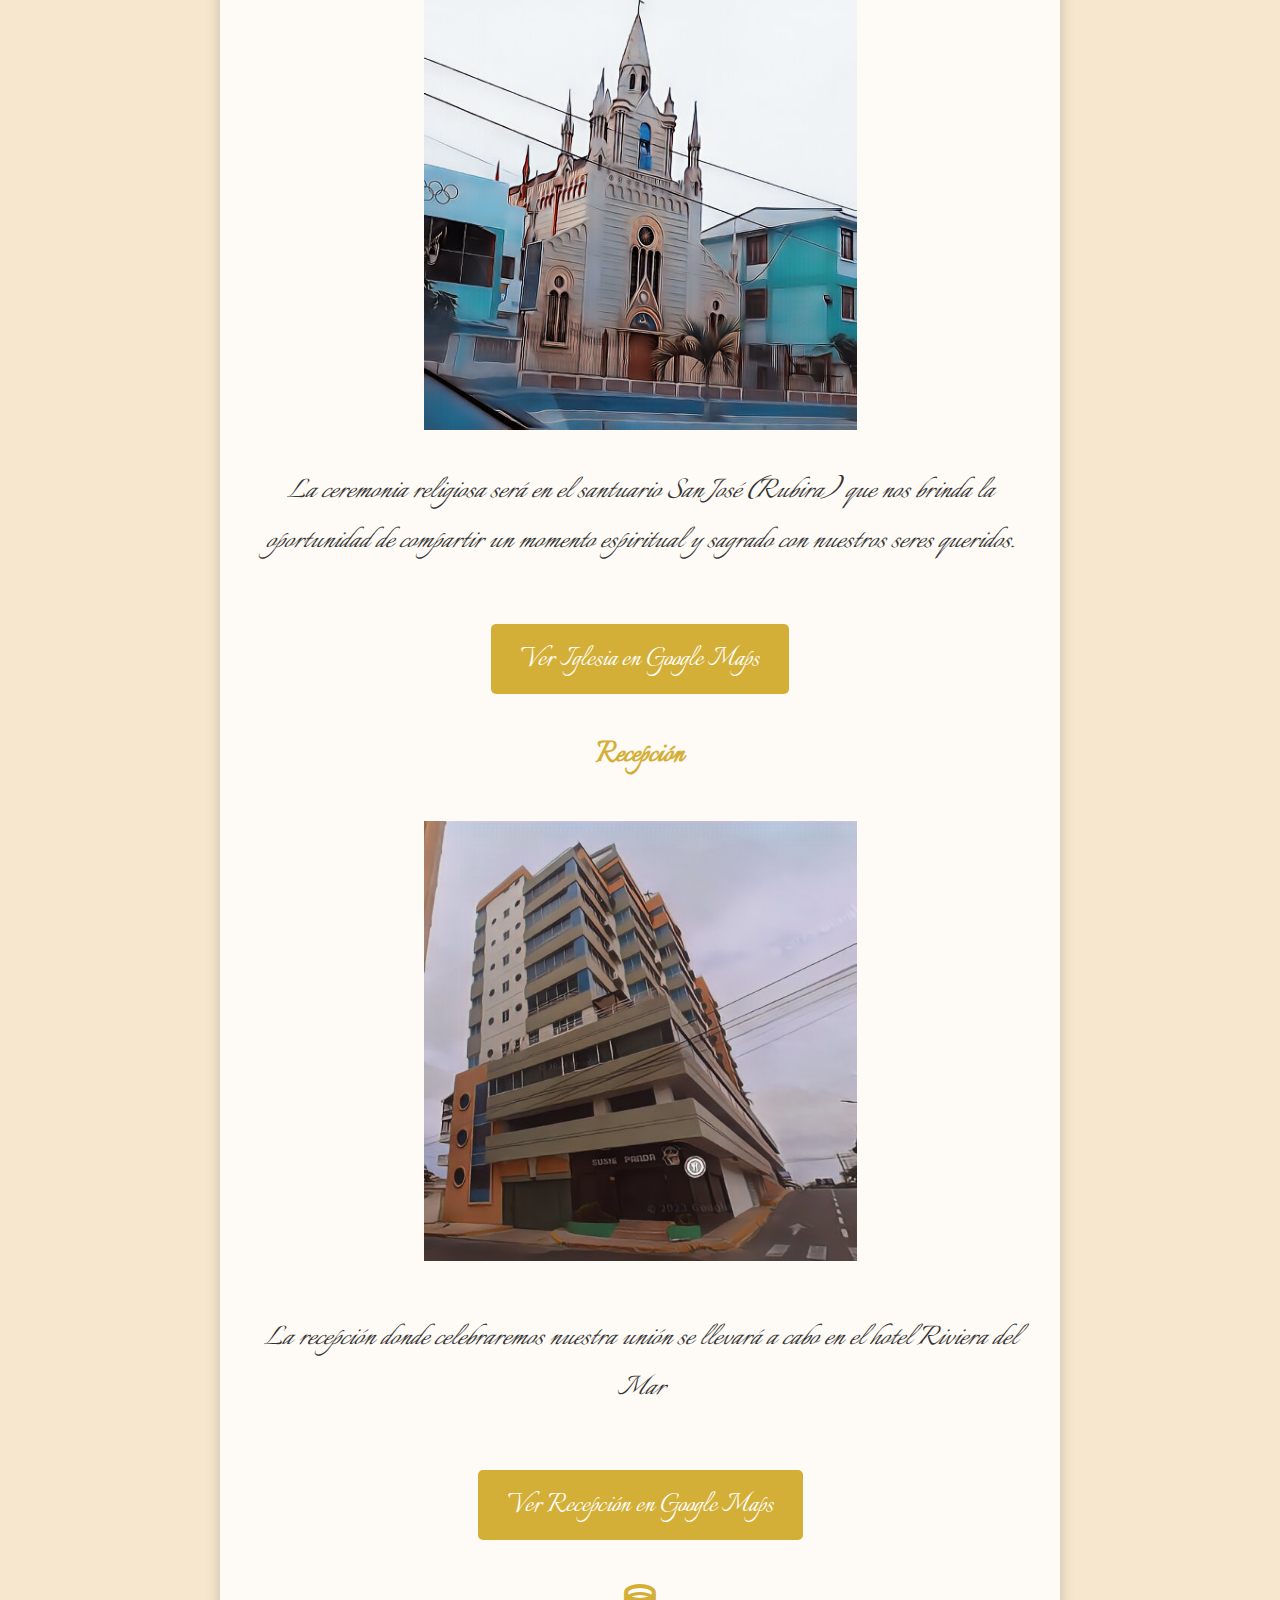
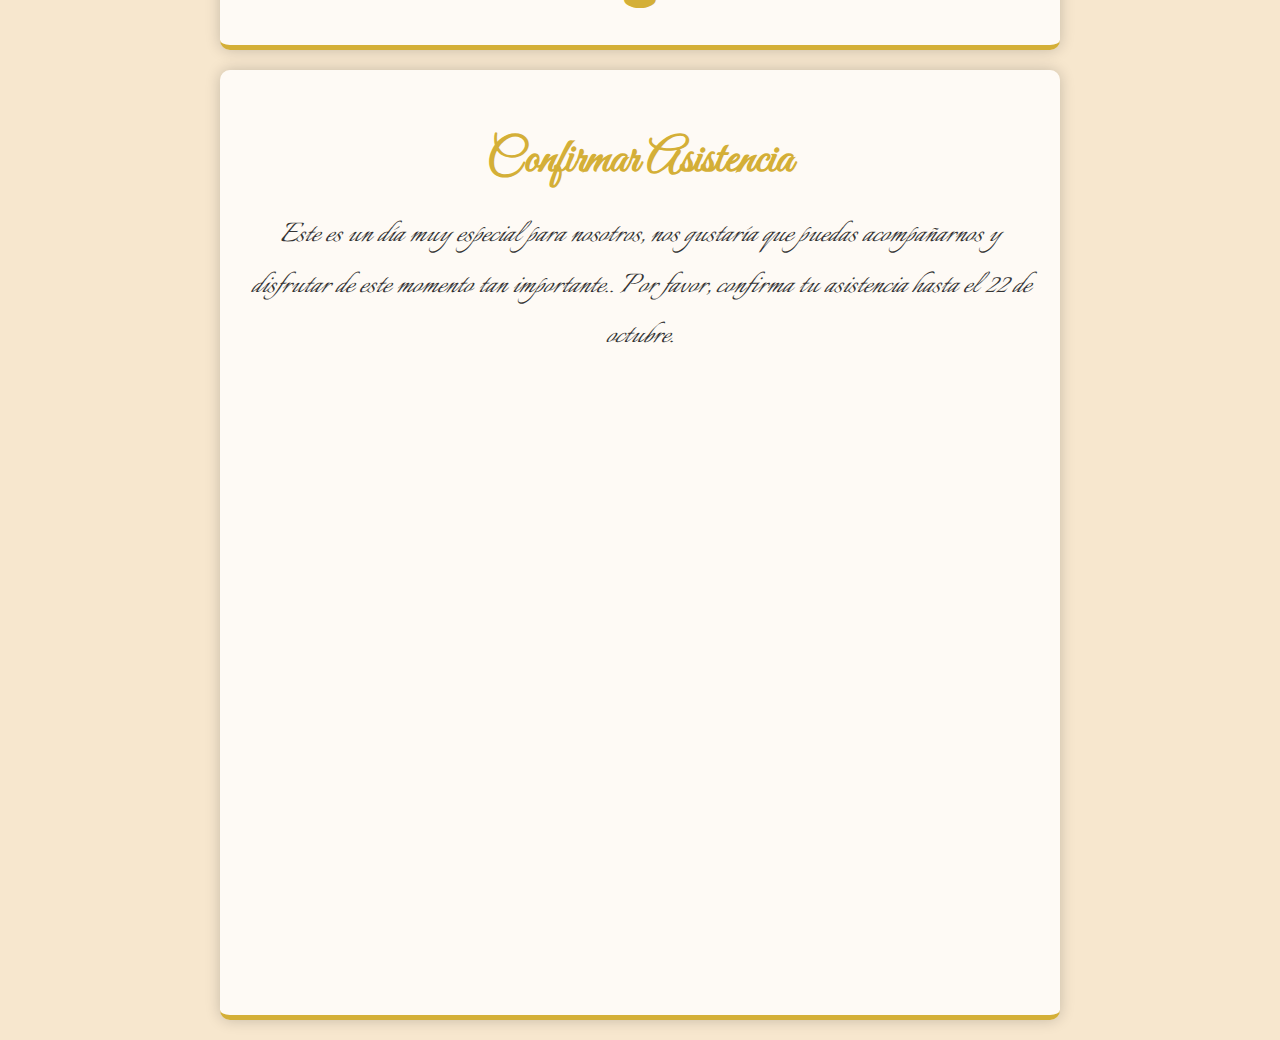
==== commit 2b6fab5d: "Correciones Finales" ====
--- a/docs/index.html
+++ b/docs/index.html
@@ -21,8 +21,8 @@
             margin-top: 0;
         }
         h3, p {
-            font-size: 2em;
-            margin-bottom: 0.5em;
+            font-size: 2.1em;
+            margin-bottom: 0.2em;
             margin-top: 0.5em;
         }
 
@@ -196,7 +196,7 @@
         .rsvp-button, .form-button {
             margin-top: 40px;
             padding: 15px 30px;
-            font-size: 1.2em;
+            font-size: 2em;
             color: white;
             background-color: #D4AF37;
             border: none;
@@ -282,7 +282,7 @@
             }
 
             h2 {
-                font-size: 1.5em;
+                font-size: 1.8em;
             }
 
             .countdown {
@@ -443,11 +443,11 @@
             <!-- Sección 1: Presentación -->
             <div class="section">
                 <div class="nombres">
-                    <h2>Nuestra Boda</h2>
+                    <h2>¡Nos casamos!</h2>
                     <h1>Julio & Kenya</h1>
                 </div>
                 <div class="new-container">
-                    <h1>Te esperamos cordialmente el 26 de Octubre</h1>
+                    <h1>Nuestra boda será el viernes 26 de Octubre</h1>
                     <h1>Faltan</h1>
                     <div class="countdown" id="countdown">
                         <!-- Aquí aparecerá el conteo regresivo -->
@@ -458,22 +458,22 @@
             </div>
             <!-- Sección 2: Nuestras Familias -->
             <div class="section">
-                <h2>Nuestros Padres</h2>
+                <h2>Con la bendición de Dios y nuestros padres</h2>
                 
                 <!-- Contenedor para las familias -->
                 <div class="familia-container">
                     <!-- Familia Orrala Moreira -->
                     <div class="familia new-container">
-                        <p>Cesar Orrala Moreno</p>
+                        <p>César Orrala Moreno</p>
                         <h3>&</h3>
-                        <p>Luz Moreira Dominguez</p>
+                        <p>Luz Moreira Domínguez</p>
                     </div>
 
                     <!-- Familia Mejillón González -->
                     <div class="familia new-container">
-                        <p>Jose Mejillon Balon</p>
+                        <p>José Mejillón Balón</p>
                         <h3>&</h3>
-                        <p>Marianita Gonzalez Lucas</p>
+                        <p>Marianita González Lucas</p>
                     </div>
                 </div>
 
@@ -485,9 +485,9 @@
                     <div class="padrino-pareja">
                         <div class="padrino new-container">
                             <h3>Padrinos del Novio</h3>
-                            <p>Martin Moreira</p>
+                            <p>Martín Moreira Villanueva</p>
                             <h3>&</h3>
-                            <p>Nuri Quimi</p>
+                            <p>Nury Quimi Lino</p>
                         </div>
 
                     </div>
@@ -496,9 +496,9 @@
                     <div class="padrino-pareja">
                         <div class="padrino new-container">
                             <h3>Padrinos de la Novia</h3>
-                            <p>Jhonny Mejillon Balon</p>
+                            <p>Jhonny Mejillón Balón</p>
                             <h3>&</h3>
-                            <p>Pamela Suarez Gonzalez</p>
+                            <p>Pamela Suárez González</p>
                         </div>
                     </div>
                 </div>
@@ -512,8 +512,7 @@
                 
                 <!-- Frase formal de invitación -->
                 <p>Nos complace profundamente invitarte a compartir con nosotros un día lleno de amor y alegría, 
-                donde celebraremos el comienzo de nuestra vida juntos. Nos encantaría contar con tu presencia en este momento tan especial, 
-                donde uniremos nuestras vidas en matrimonio rodeados de familiares y amigos cercanos.</p>
+                donde celebraremos el comienzo de nuestras vidas juntos en matrimonio. Nos encantaría contar con tu presencia en este momento tan especial, rodeados de familiares y amigos cercanos.</p>
 
                 <div class="icono-invitacion">
                     <img src="https://www.pngmart.com/files/22/Wedding-PNG-Isolated-HD-Pictures.png" alt="Icono de Invitación" class="invitacion-icono">
@@ -530,7 +529,7 @@
                     <div class="imagen-lugar">
                         <img src="img/iglesia.png" alt="Iglesia San Jose de Salinas" class="imagen-evento">
                     </div>
-                    <p>La ceremonia religiosa será en un hermoso templo que nos brinda la oportunidad de compartir un momento espiritual y sagrado con nuestros seres queridos.</p>
+                    <p>La ceremonia religiosa será en el santuario San José (Rubira) que nos brinda la oportunidad de compartir un momento espiritual y sagrado con nuestros seres queridos.</p>
                     <a class="rsvp-button" href="https://maps.app.goo.gl/duCCUCZ2o1SeAtfk9" target="_blank">Ver Iglesia en Google Maps</a>
                 </div>
 
@@ -540,26 +539,21 @@
                     <div class="imagen-lugar">
                     <img src="img/recepcion.png" alt="Hotel Riviera del Mar">
                     </div>
-                    <p>La recepción se llevará a cabo en un lugar encantador donde celebraremos nuestra unión con una gran fiesta, rodeados de amigos y familiares.</p>
+                    <p>La recepción donde celebraremos nuestra unión se llevará a cabo en el hotel Riviera del Mar</p>
                     <a class="rsvp-button" href="https://maps.app.goo.gl/28DWB6iQx943VYFM9" target="_blank">Ver Recepción en Google Maps</a>
                 </div>
                 <i class="fas fa-ring icono-anillos"></i> <!-- Ícono de anillos -->
             </div>
 
 
-            <!-- Sección 5: Recomendación de Adultos -->
-            <div class="section">
-                <h2>Nos encantaría contar con tu presencia</h2>
-                <p>Este es un día muy especial para nosotros y nos gustaría compartirlo contigo. Por favor, confirma tu asistencia para saber si contamos contigo en esta ocasión tan significativa.</p>
-                <p>Esperamos que puedas acompañarnos y disfrutar de este momento tan importante.</p>
-                <p>Tu presencia es muy valiosa para nosotros y queremos hacer de este día algo inolvidable junto a nuestros seres queridos.</p>
-            </div>
-
-            <!-- Sección 6: Confirmar Asistencia -->
+            <!-- Sección 5:Confirmar Asistencia  -->
             <div class="section">
                 <h2>Confirmar Asistencia</h2>
-                <iframe src="https://docs.google.com/forms/d/e/1FAIpQLSe3xGUKuBKUFjugSG4Ua--zAMiW3K75Lu8ObKqdWrO9ous9gg/viewform?embedded=true" width="640" height="1347" frameborder="0" marginheight="0" marginwidth="0">Cargando…</iframe>
+                <p>Este es un día muy especial para nosotros, nos gustaría que puedas acompañarnos y disfrutar de este momento tan importante.. Por favor, confirma tu asistencia hasta el 22 de octubre.</p>
+                <iframe src="https://docs.google.com/forms/d/e/1FAIpQLSdy7I03lRwUD9NBsG46CarACisQlB9ujrDwRke8G5wPMDvfnA/viewform?embedded=true" width="640" height="406" frameborder="0" marginheight="0" marginwidth="0">Cargando…</iframe>
+
             </div>
+
         </div>
     </div>
     <!-- Música de fondo -->
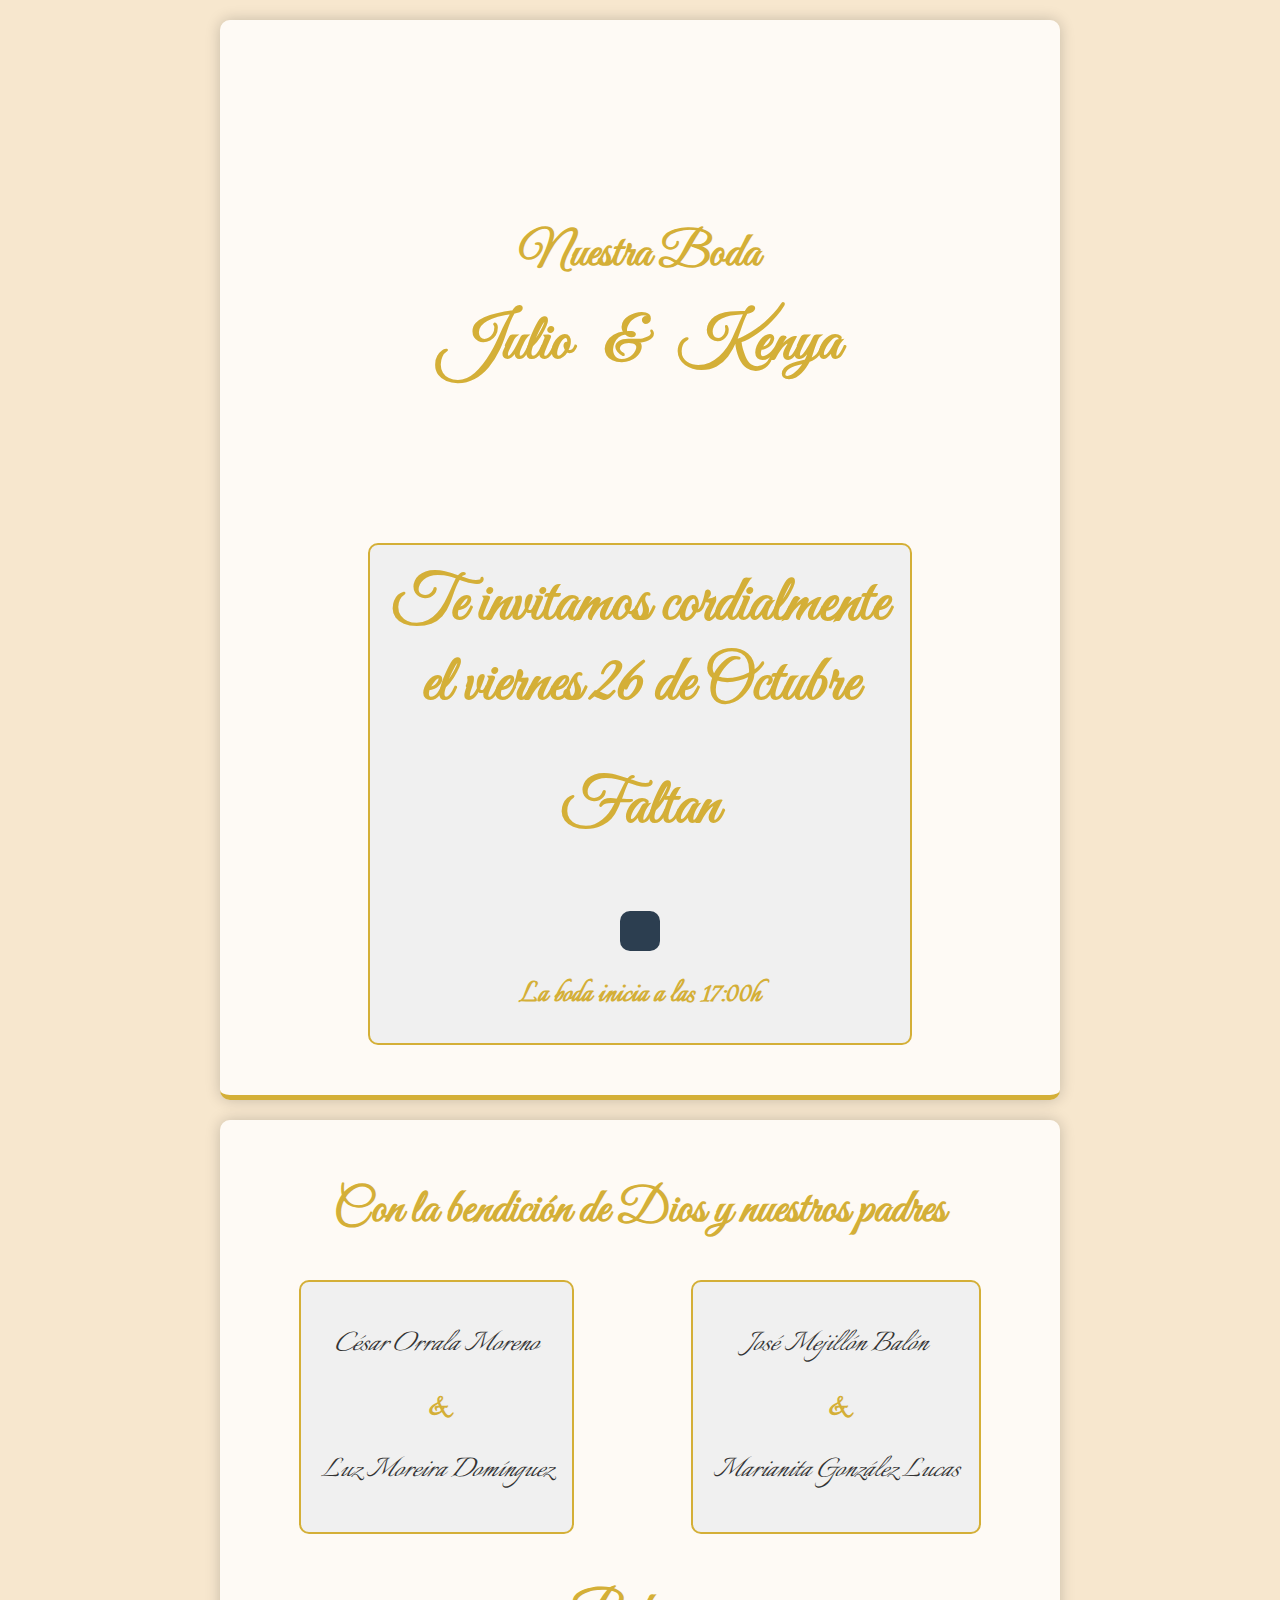
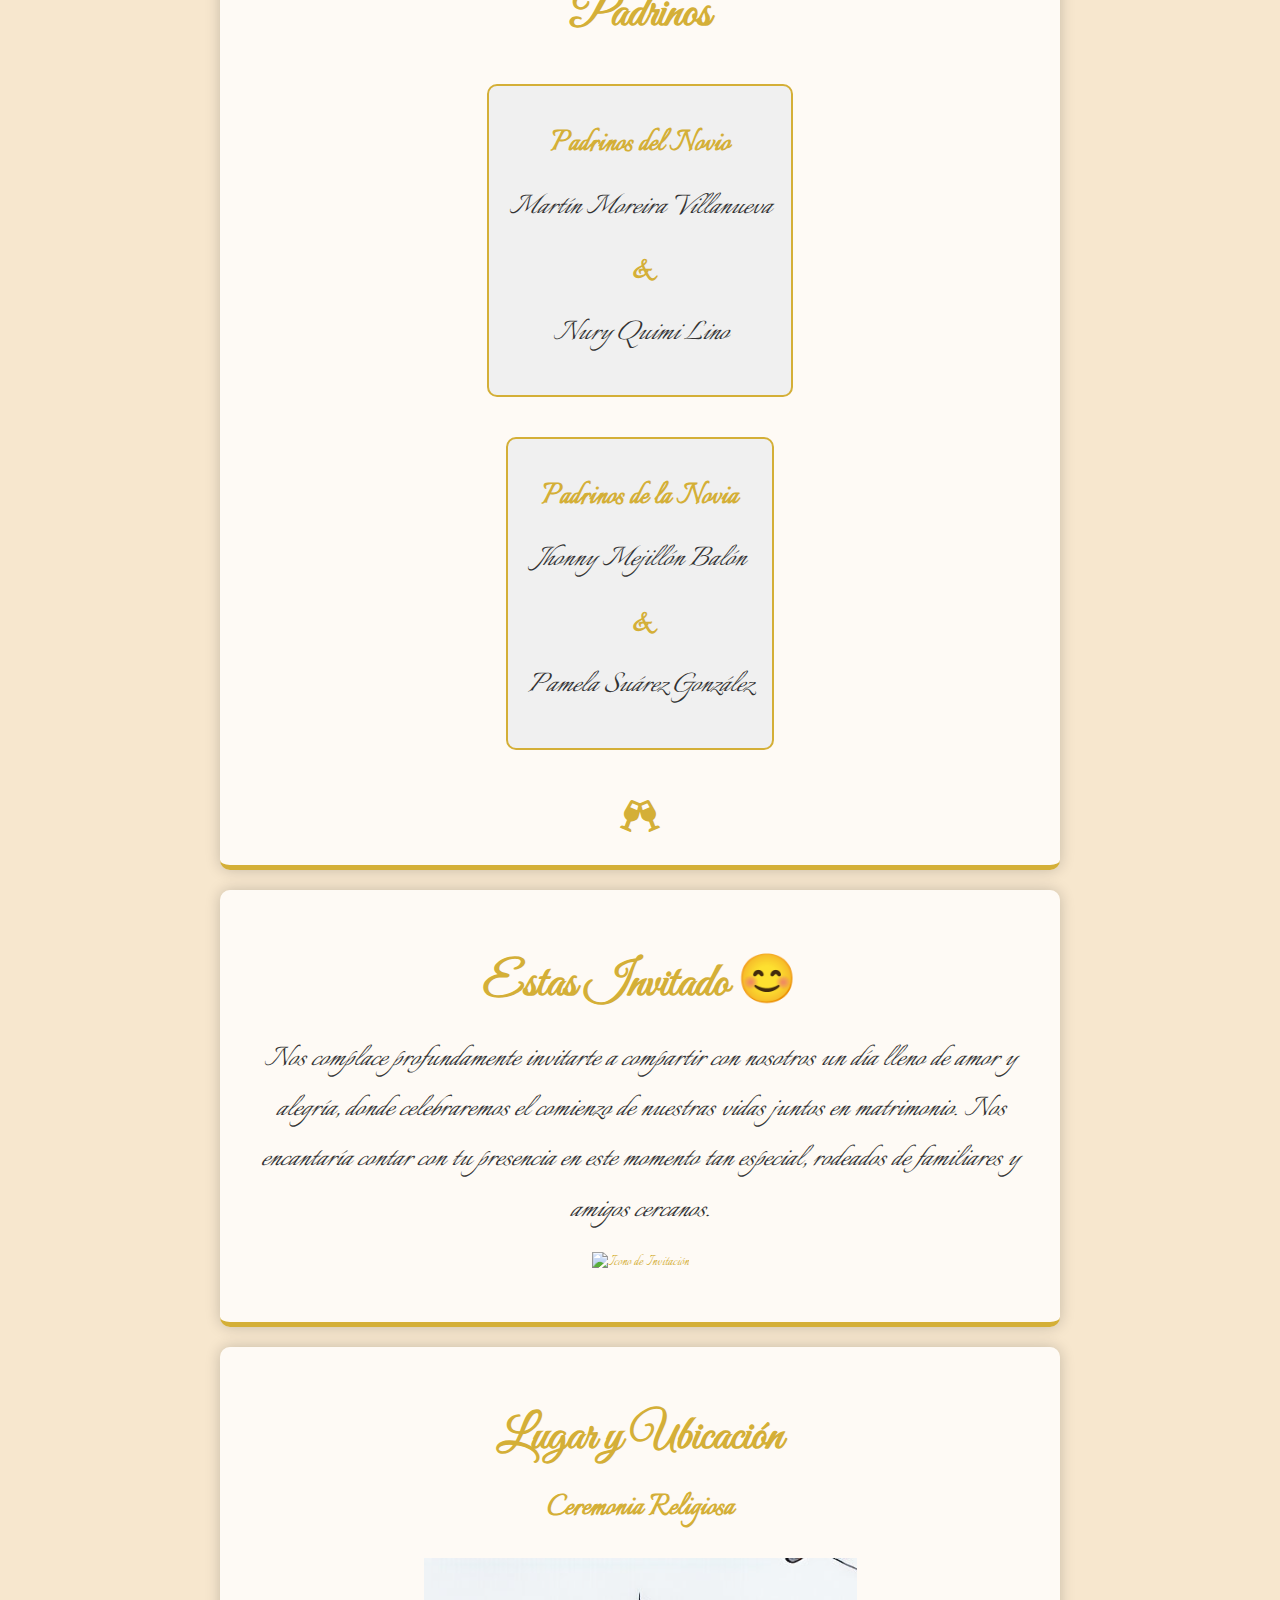
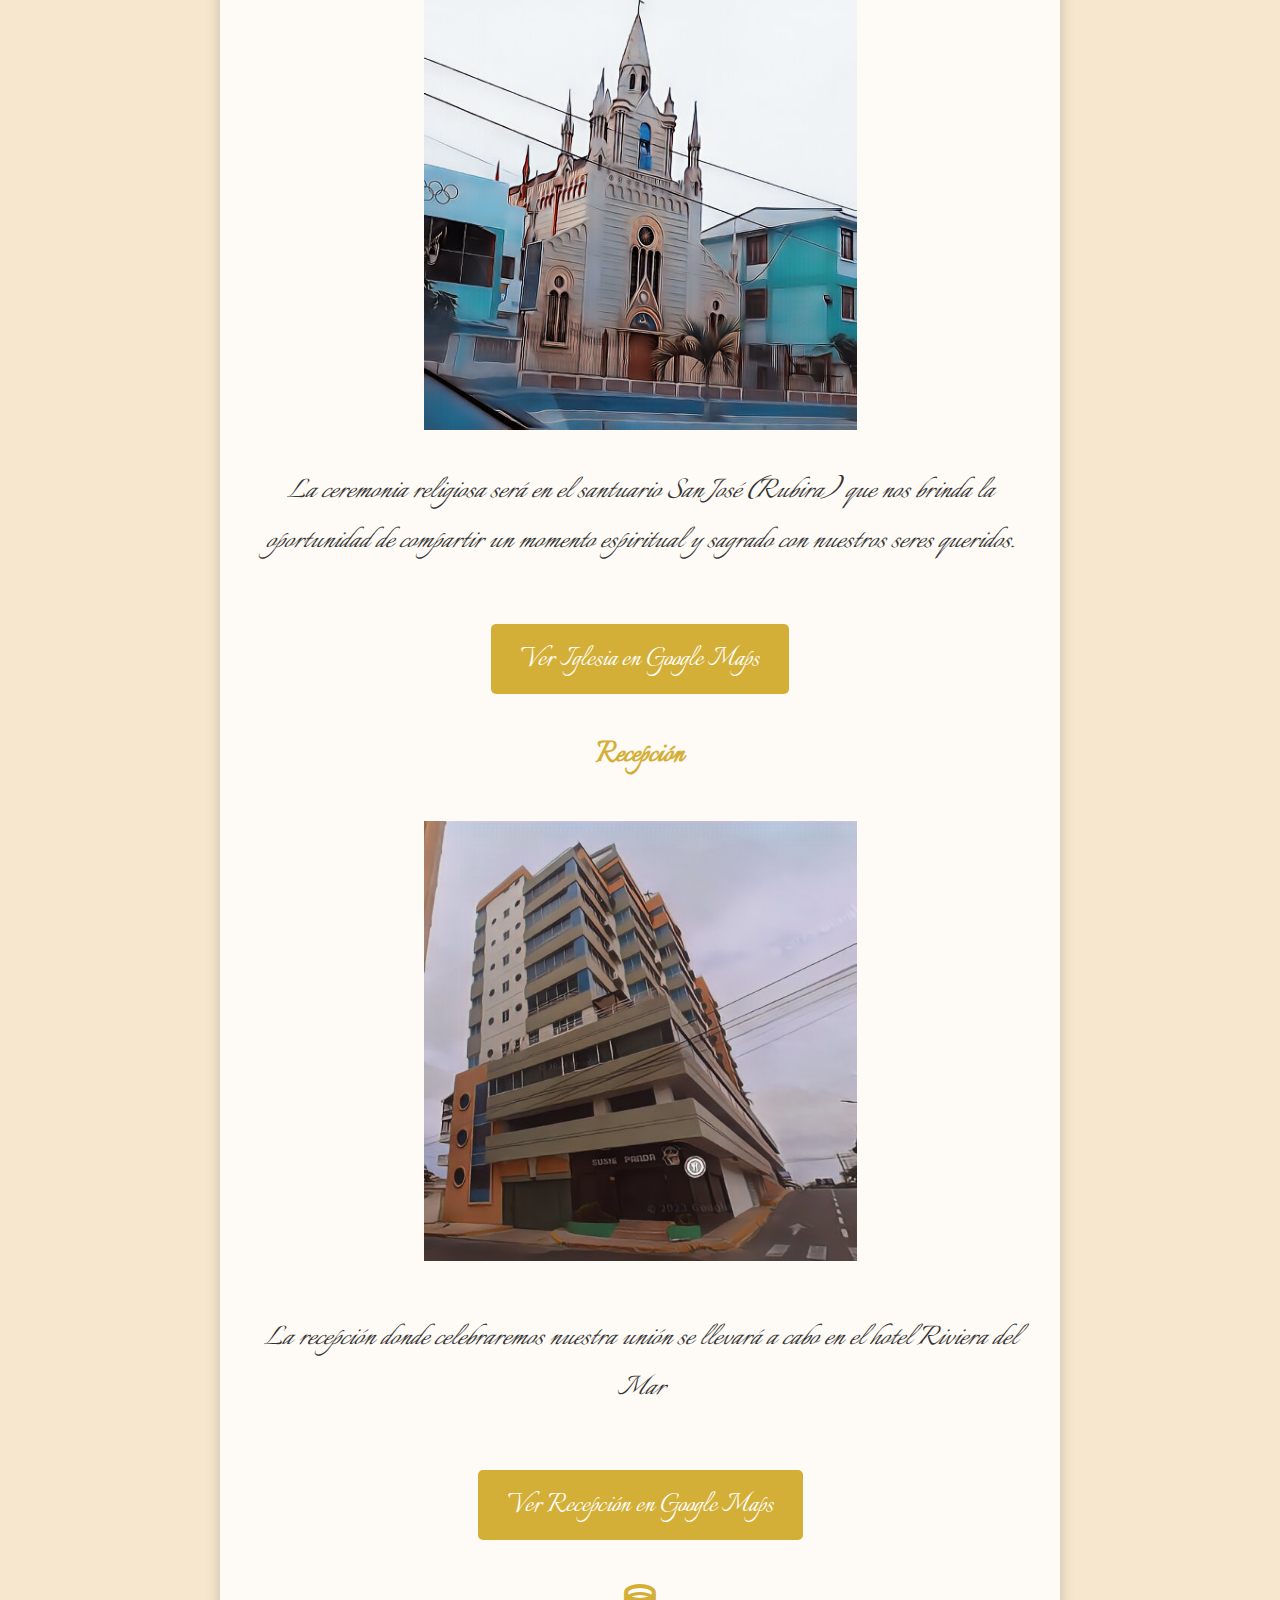
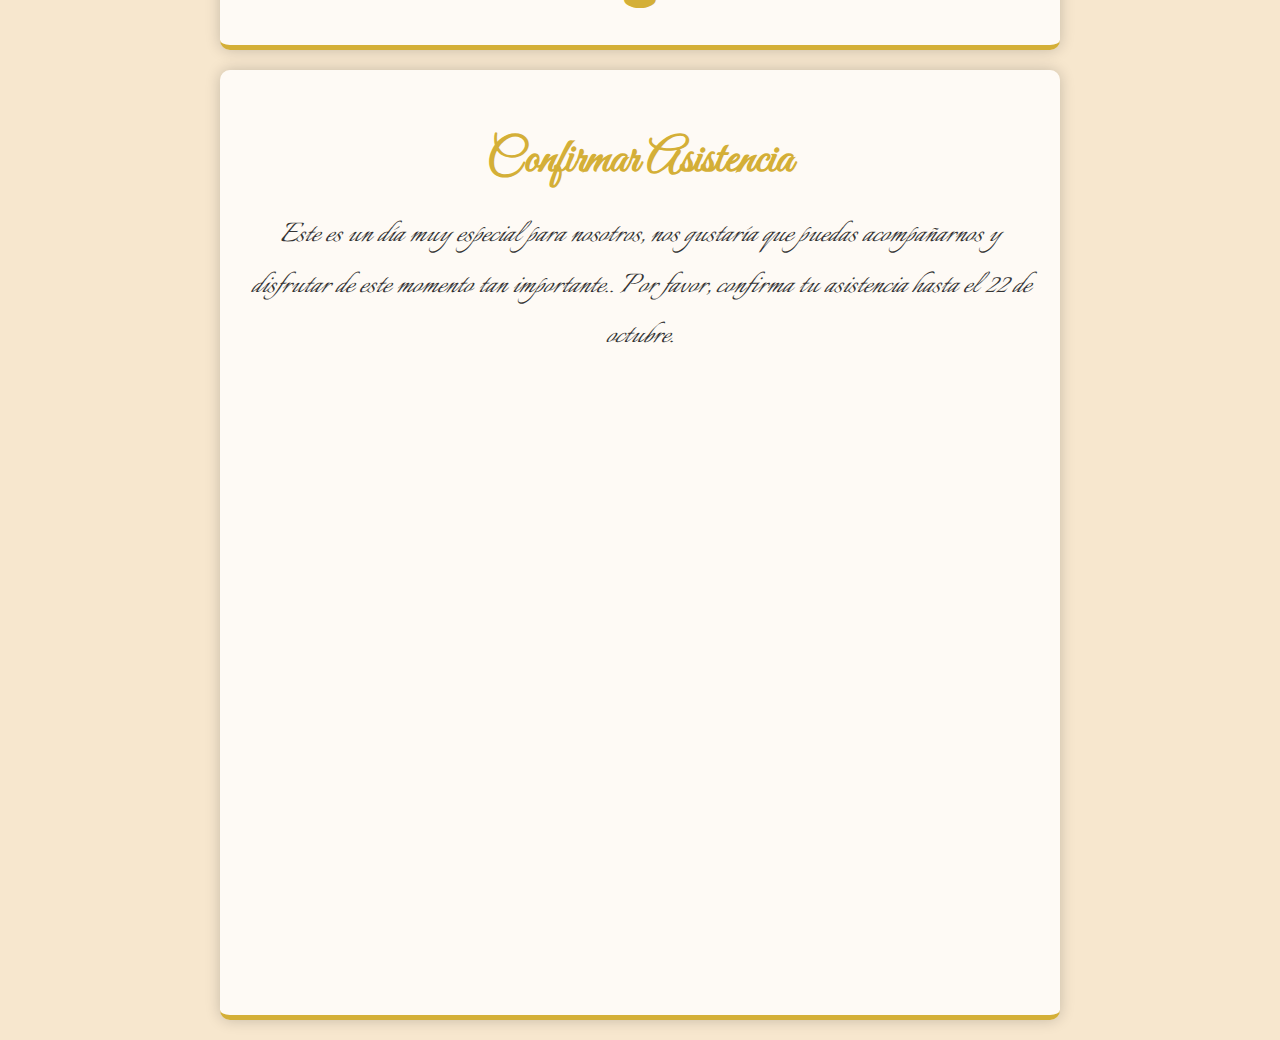
==== commit e1c7a6dc: "Correcciones finalesss" ====
--- a/docs/index.html
+++ b/docs/index.html
@@ -443,11 +443,11 @@
             <!-- Sección 1: Presentación -->
             <div class="section">
                 <div class="nombres">
-                    <h2>¡Nos casamos!</h2>
-                    <h1>Julio & Kenya</h1>
+                    <h2>Nuestra Boda</h2>
+                    <h1>Julio  &nbsp &  &nbsp Kenya</h1>
                 </div>
                 <div class="new-container">
-                    <h1>Nuestra boda será el viernes 26 de Octubre</h1>
+                    <h1>Te invitamos cordialmente el viernes 26 de Octubre</h1>
                     <h1>Faltan</h1>
                     <div class="countdown" id="countdown">
                         <!-- Aquí aparecerá el conteo regresivo -->
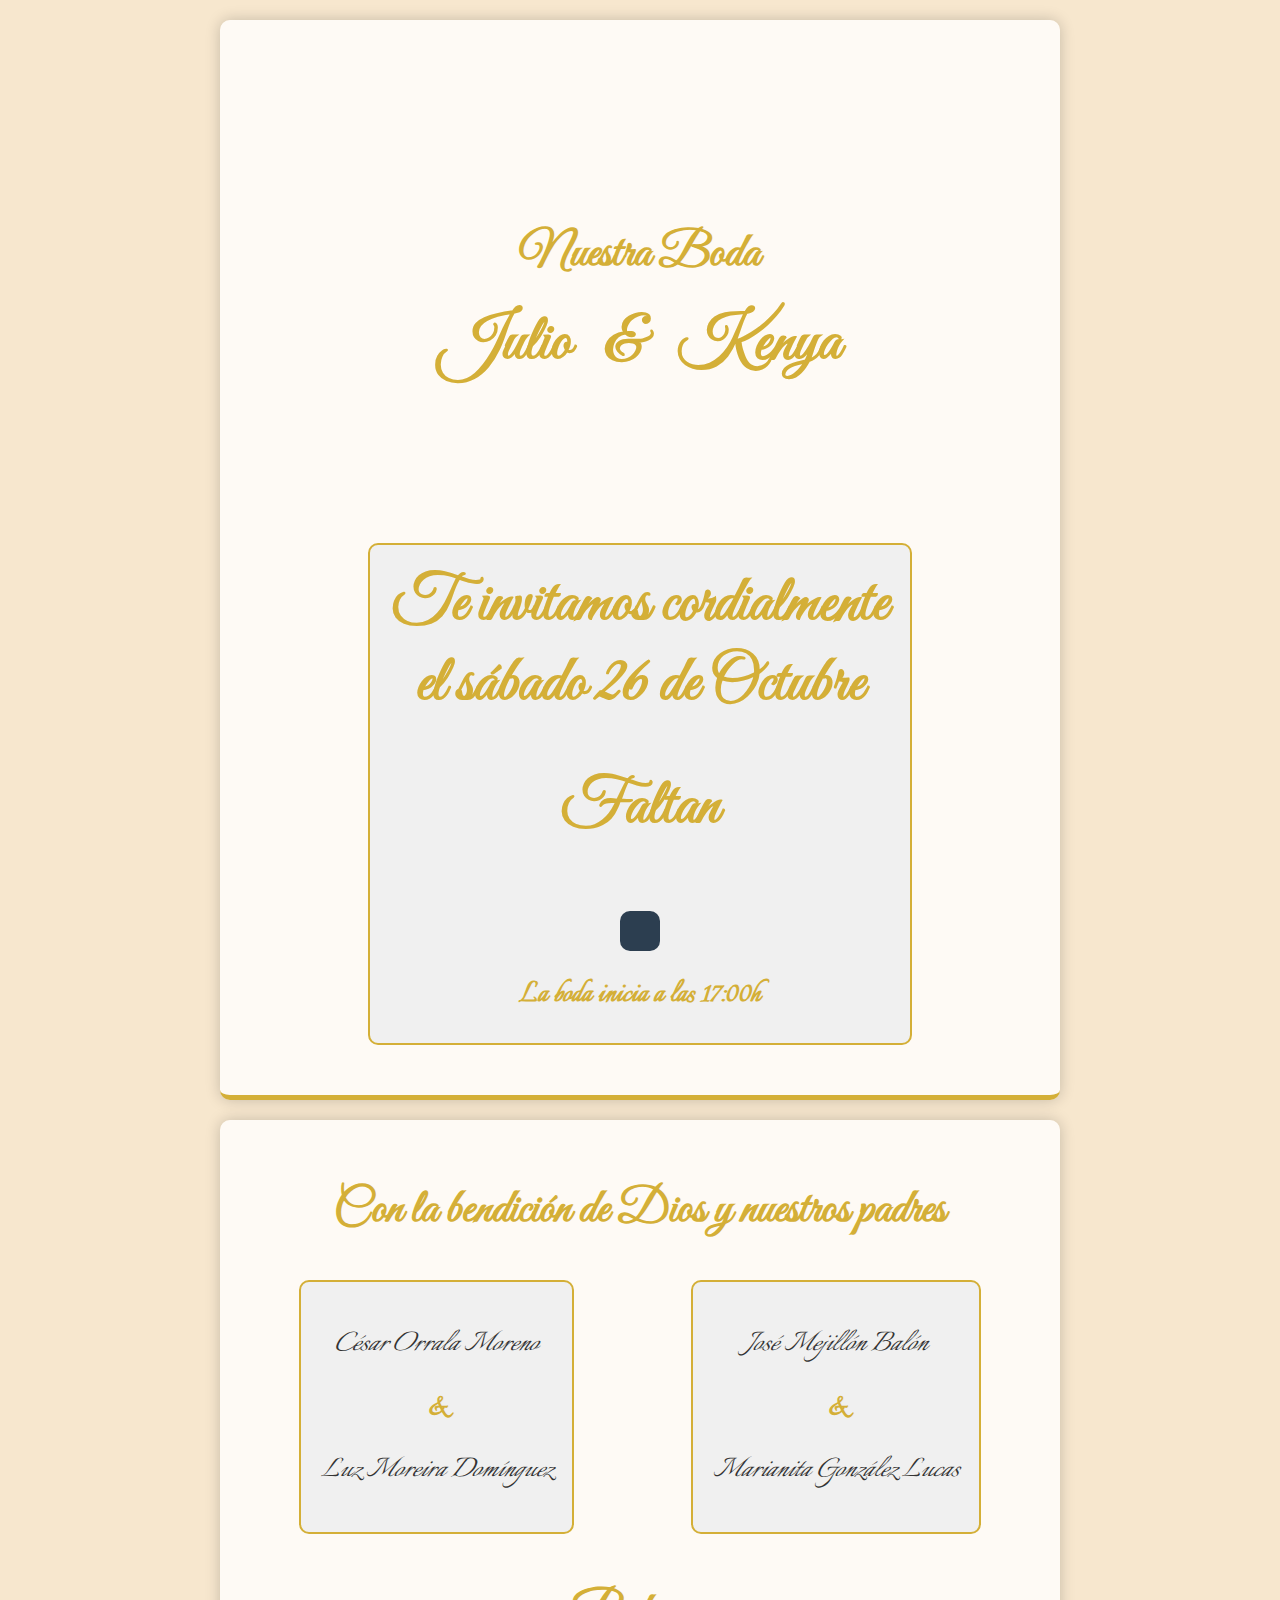
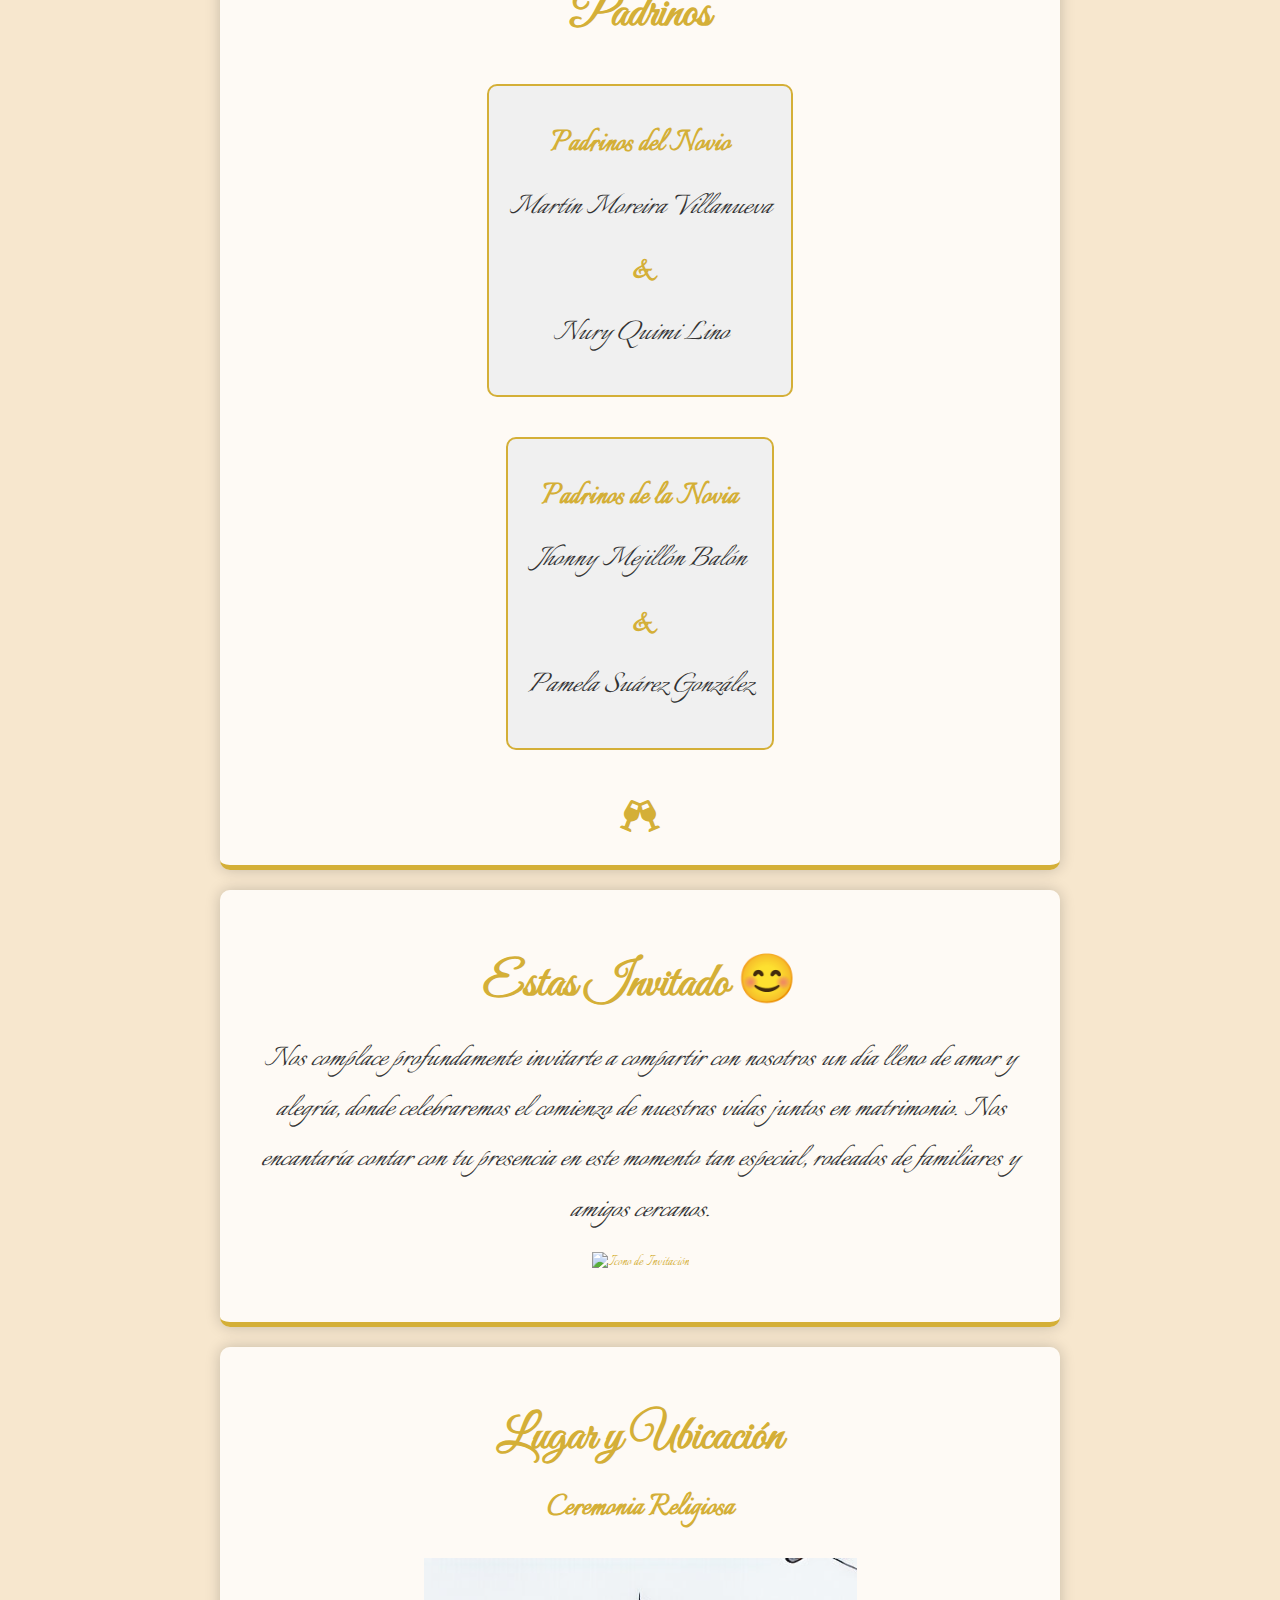
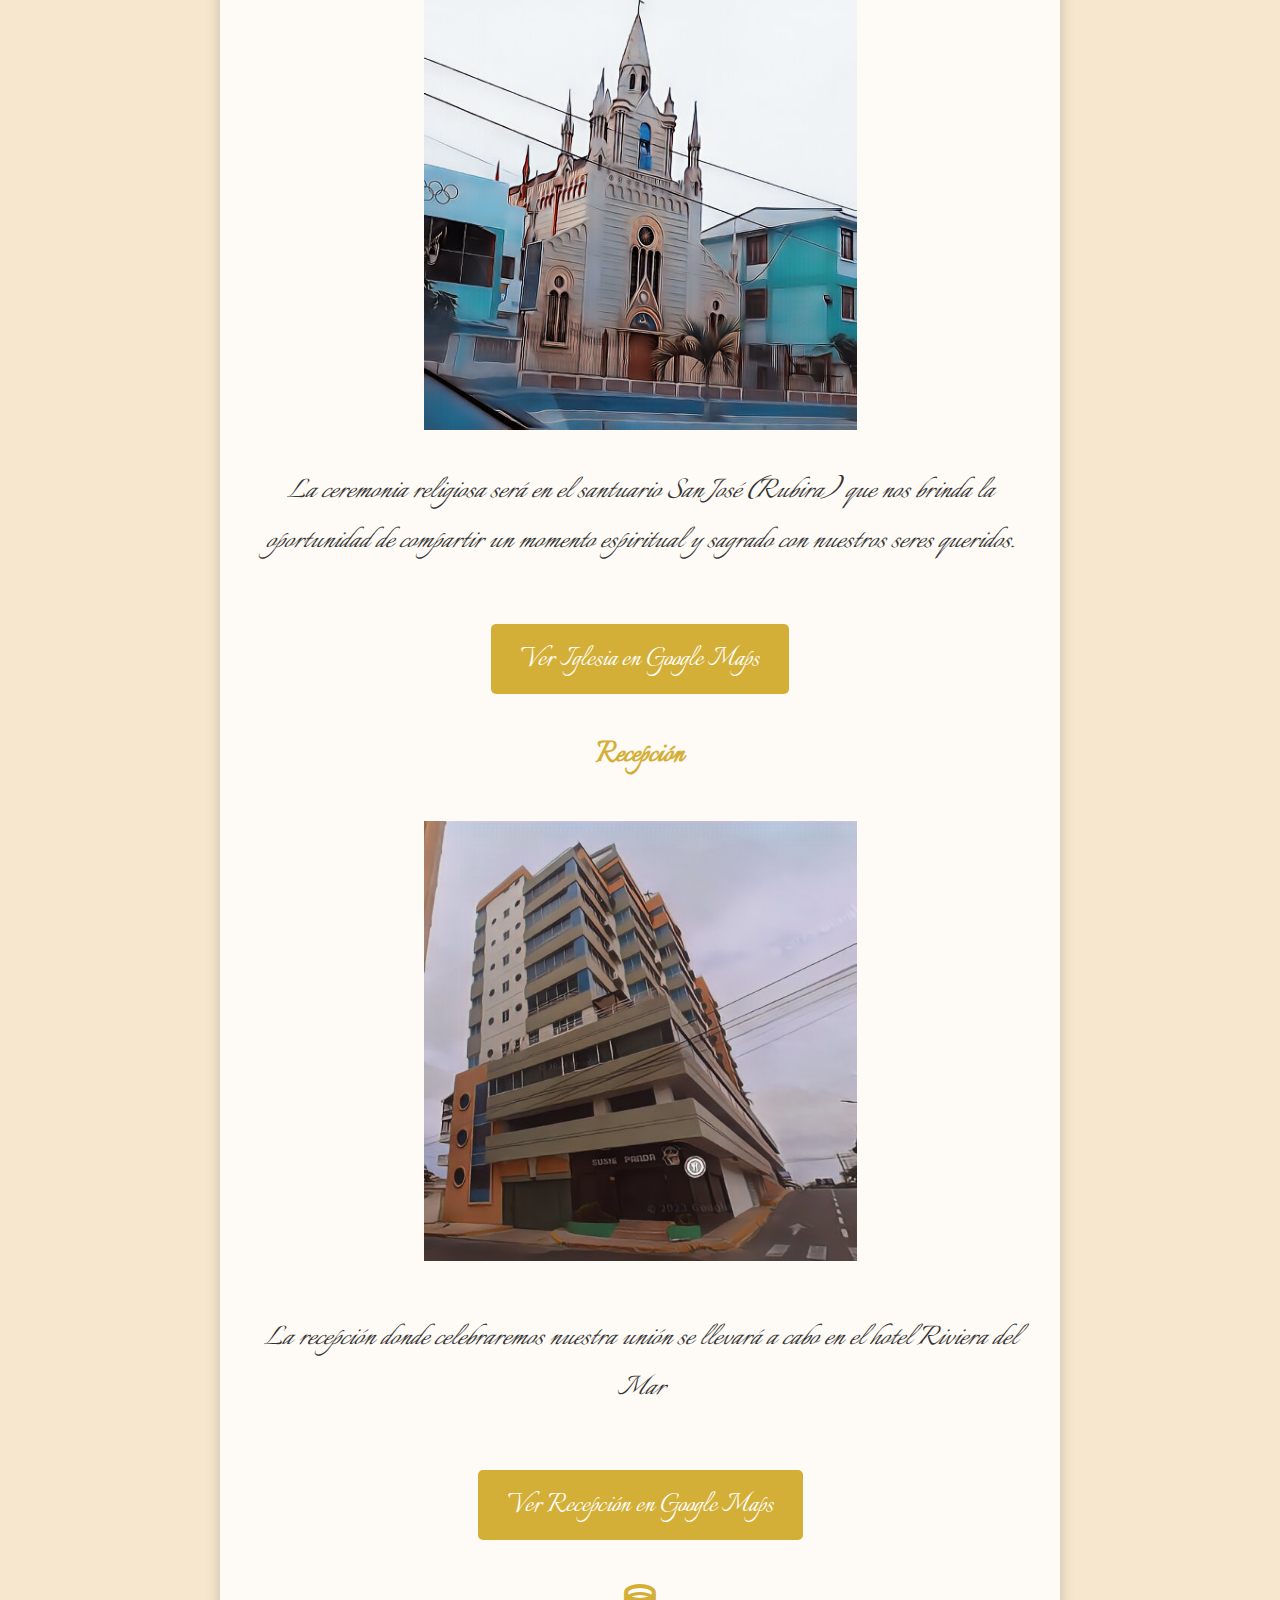
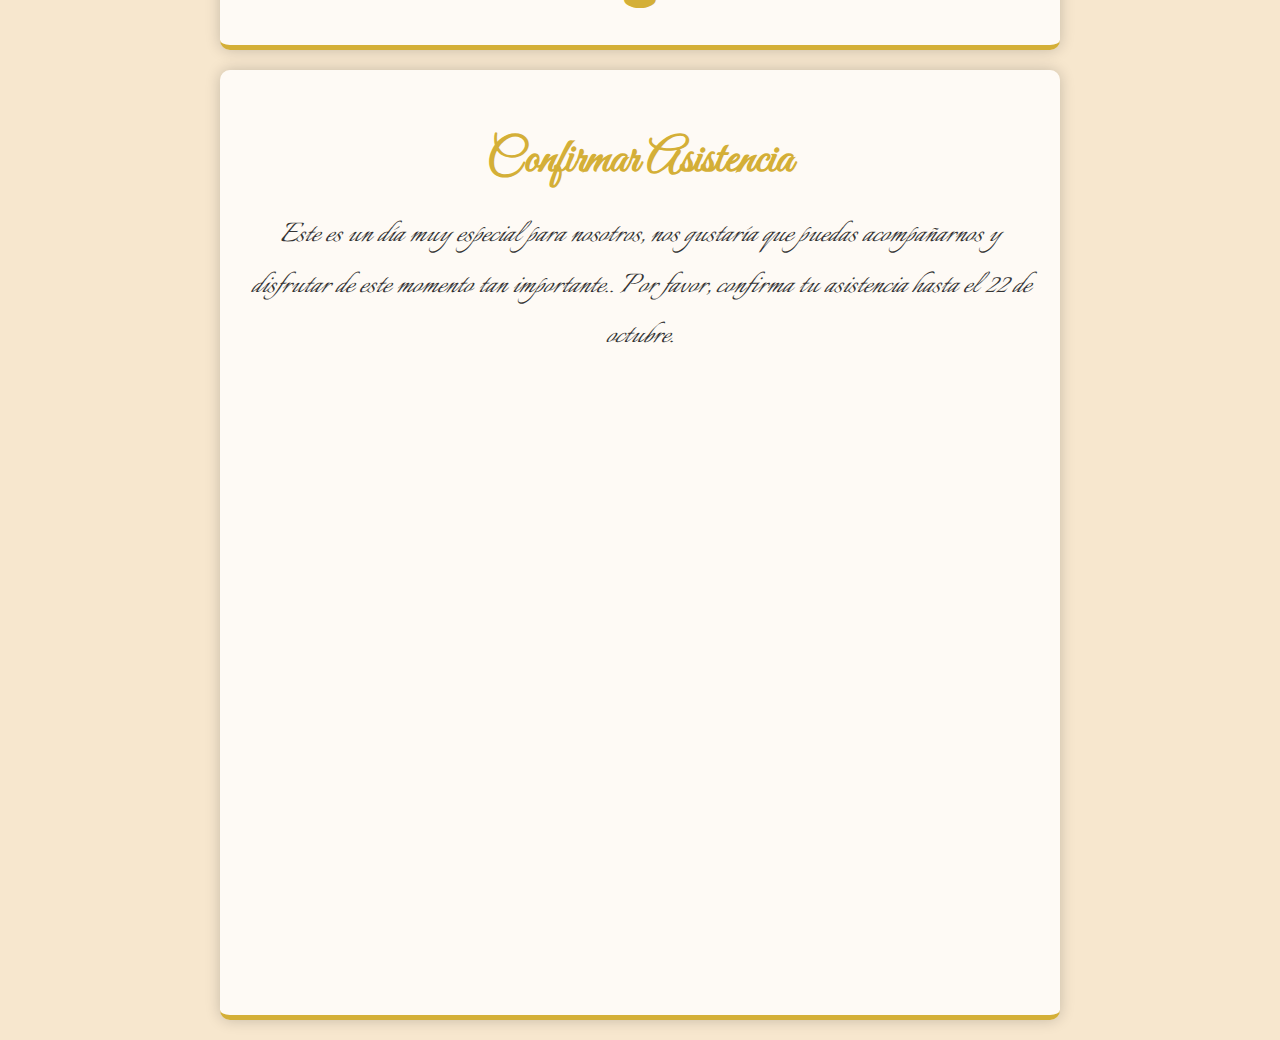
==== commit 3e654f7a: "finalin" ====
--- a/docs/index.html
+++ b/docs/index.html
@@ -447,7 +447,7 @@
                     <h1>Julio  &nbsp &  &nbsp Kenya</h1>
                 </div>
                 <div class="new-container">
-                    <h1>Te invitamos cordialmente el viernes 26 de Octubre</h1>
+                    <h1>Te invitamos cordialmente el sábado 26 de Octubre</h1>
                     <h1>Faltan</h1>
                     <div class="countdown" id="countdown">
                         <!-- Aquí aparecerá el conteo regresivo -->
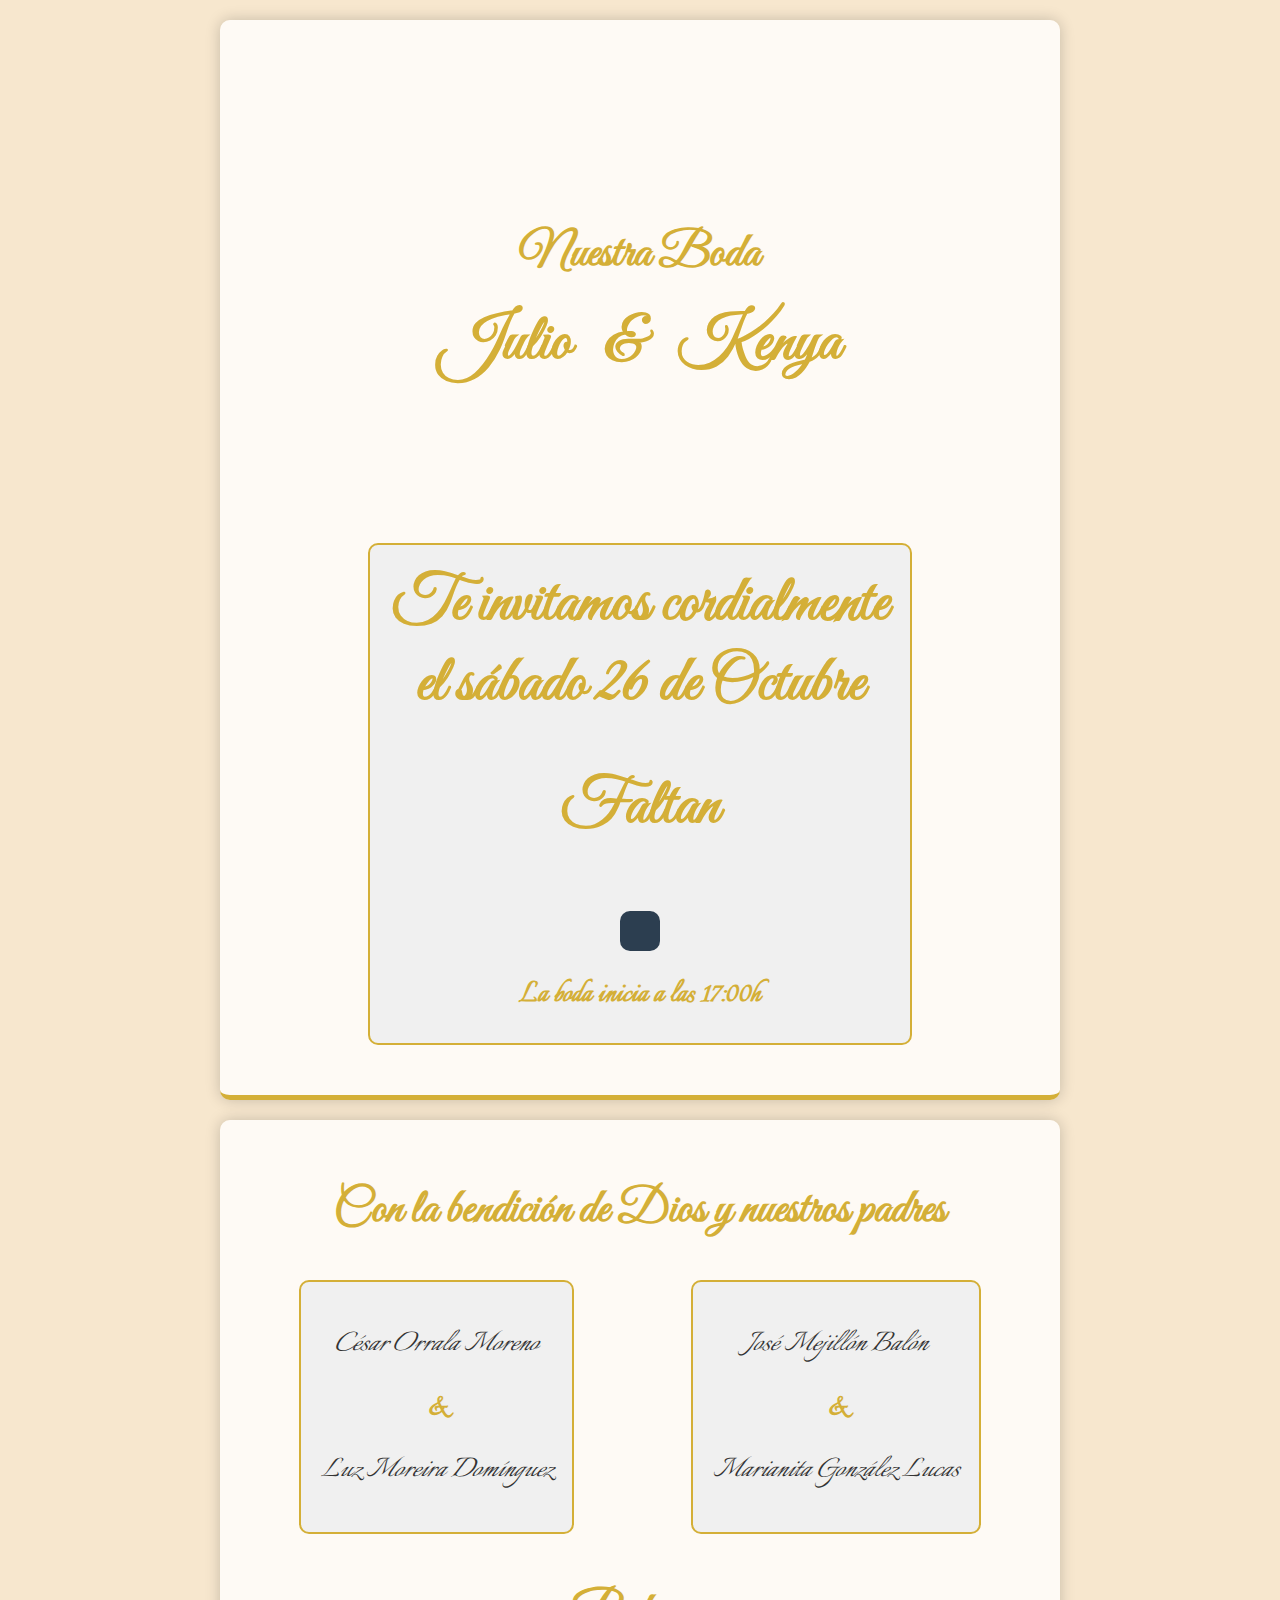
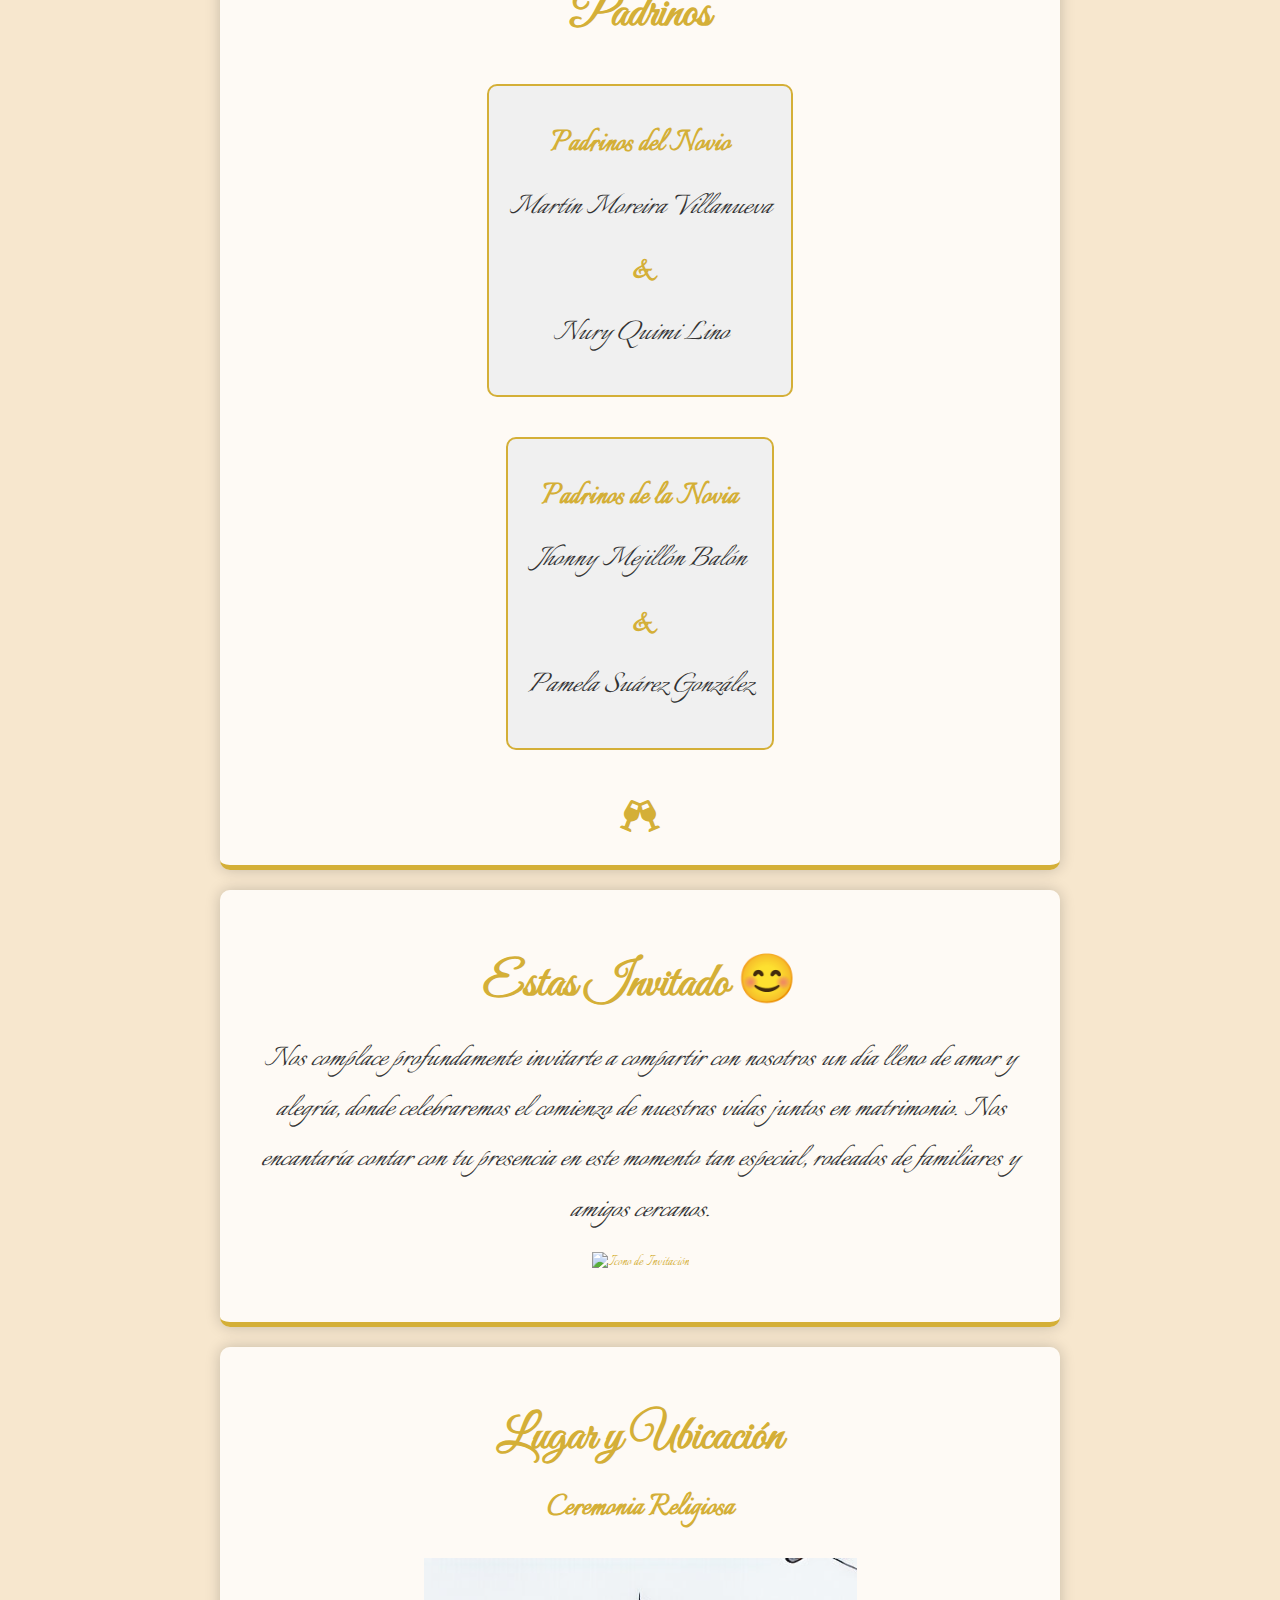
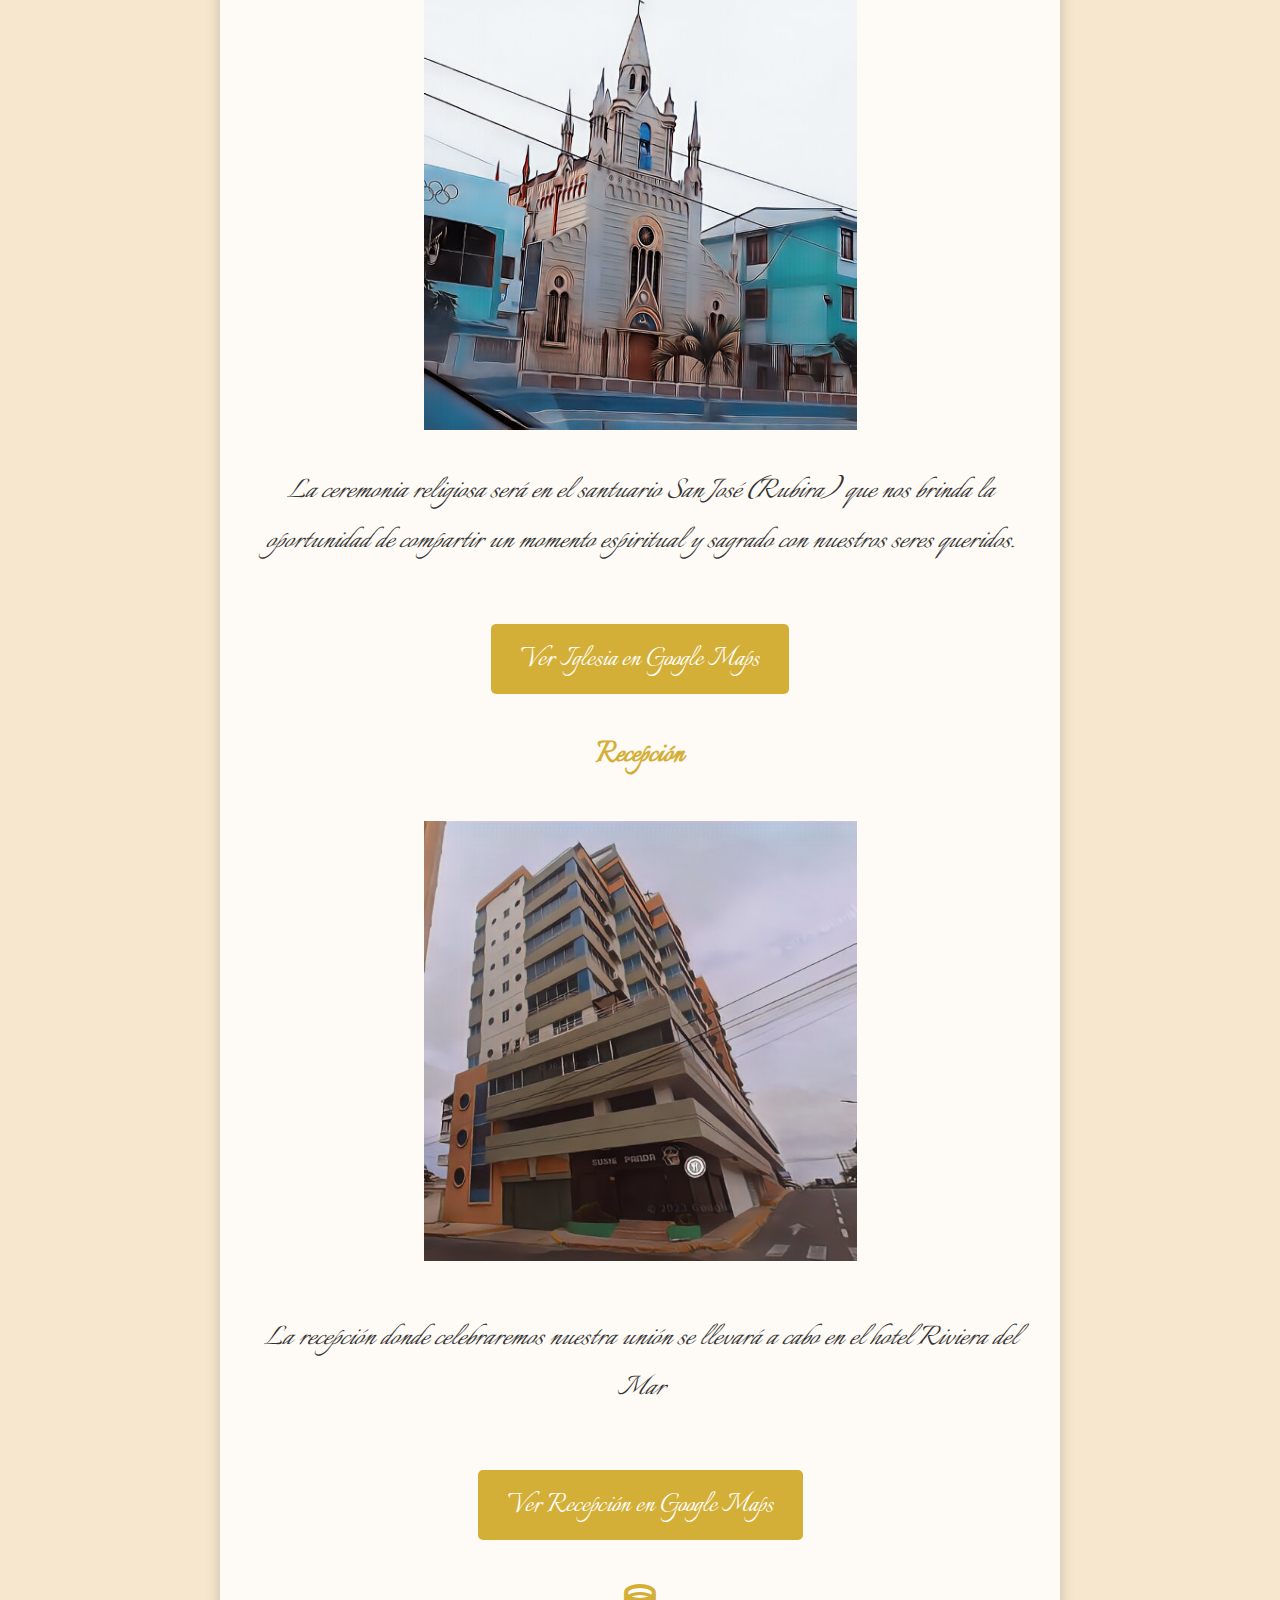
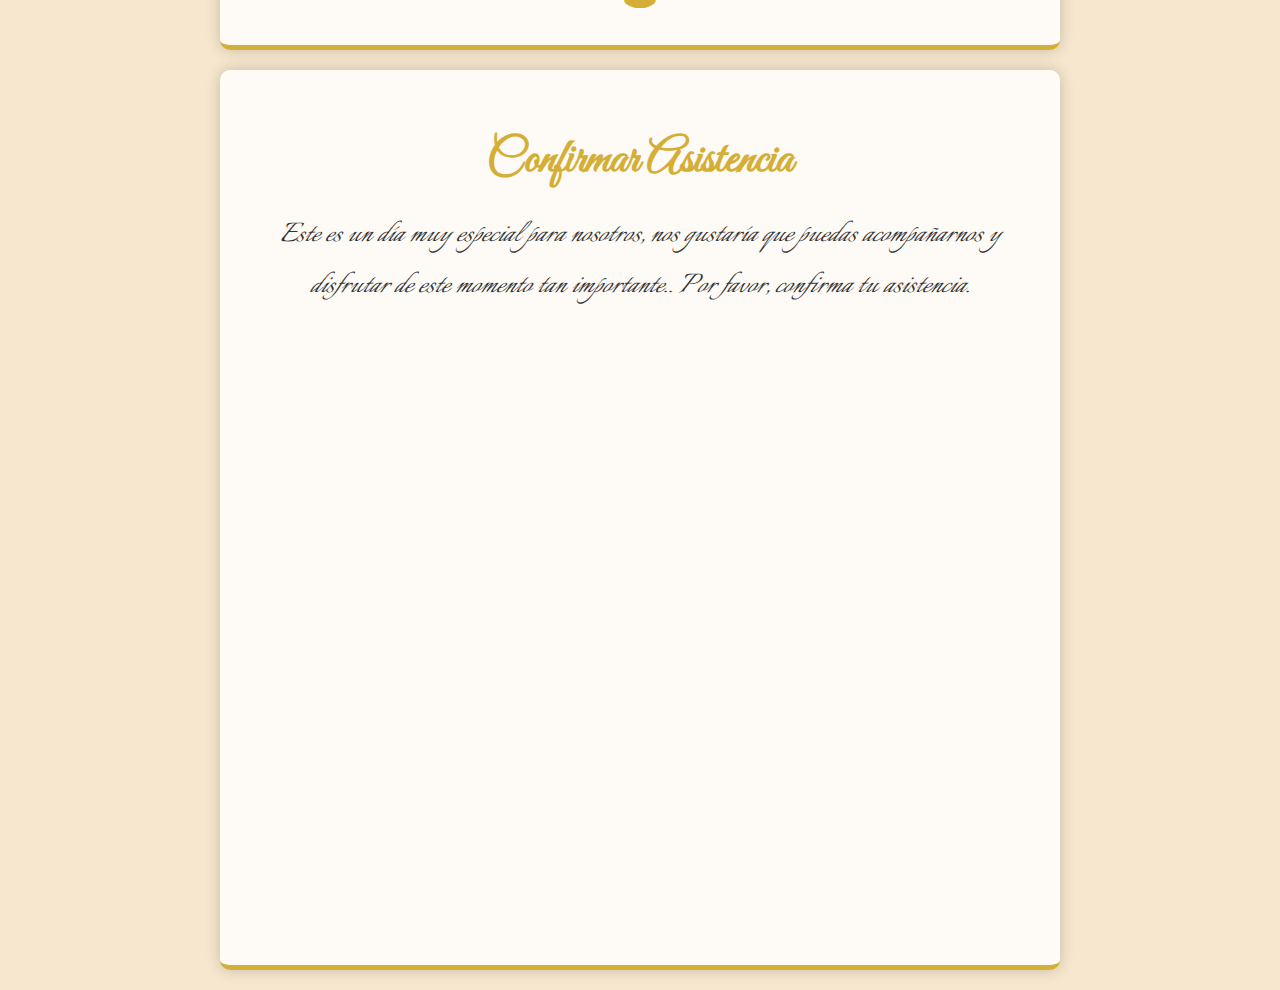
==== commit d6527a47: "final final" ====
--- a/docs/index.html
+++ b/docs/index.html
@@ -549,7 +549,7 @@
             <!-- Sección 5:Confirmar Asistencia  -->
             <div class="section">
                 <h2>Confirmar Asistencia</h2>
-                <p>Este es un día muy especial para nosotros, nos gustaría que puedas acompañarnos y disfrutar de este momento tan importante.. Por favor, confirma tu asistencia hasta el 22 de octubre.</p>
+                <p>Este es un día muy especial para nosotros, nos gustaría que puedas acompañarnos y disfrutar de este momento tan importante.. Por favor, confirma tu asistencia.</p>
                 <iframe src="https://docs.google.com/forms/d/e/1FAIpQLSdy7I03lRwUD9NBsG46CarACisQlB9ujrDwRke8G5wPMDvfnA/viewform?embedded=true" width="640" height="406" frameborder="0" marginheight="0" marginwidth="0">Cargando…</iframe>
 
             </div>
